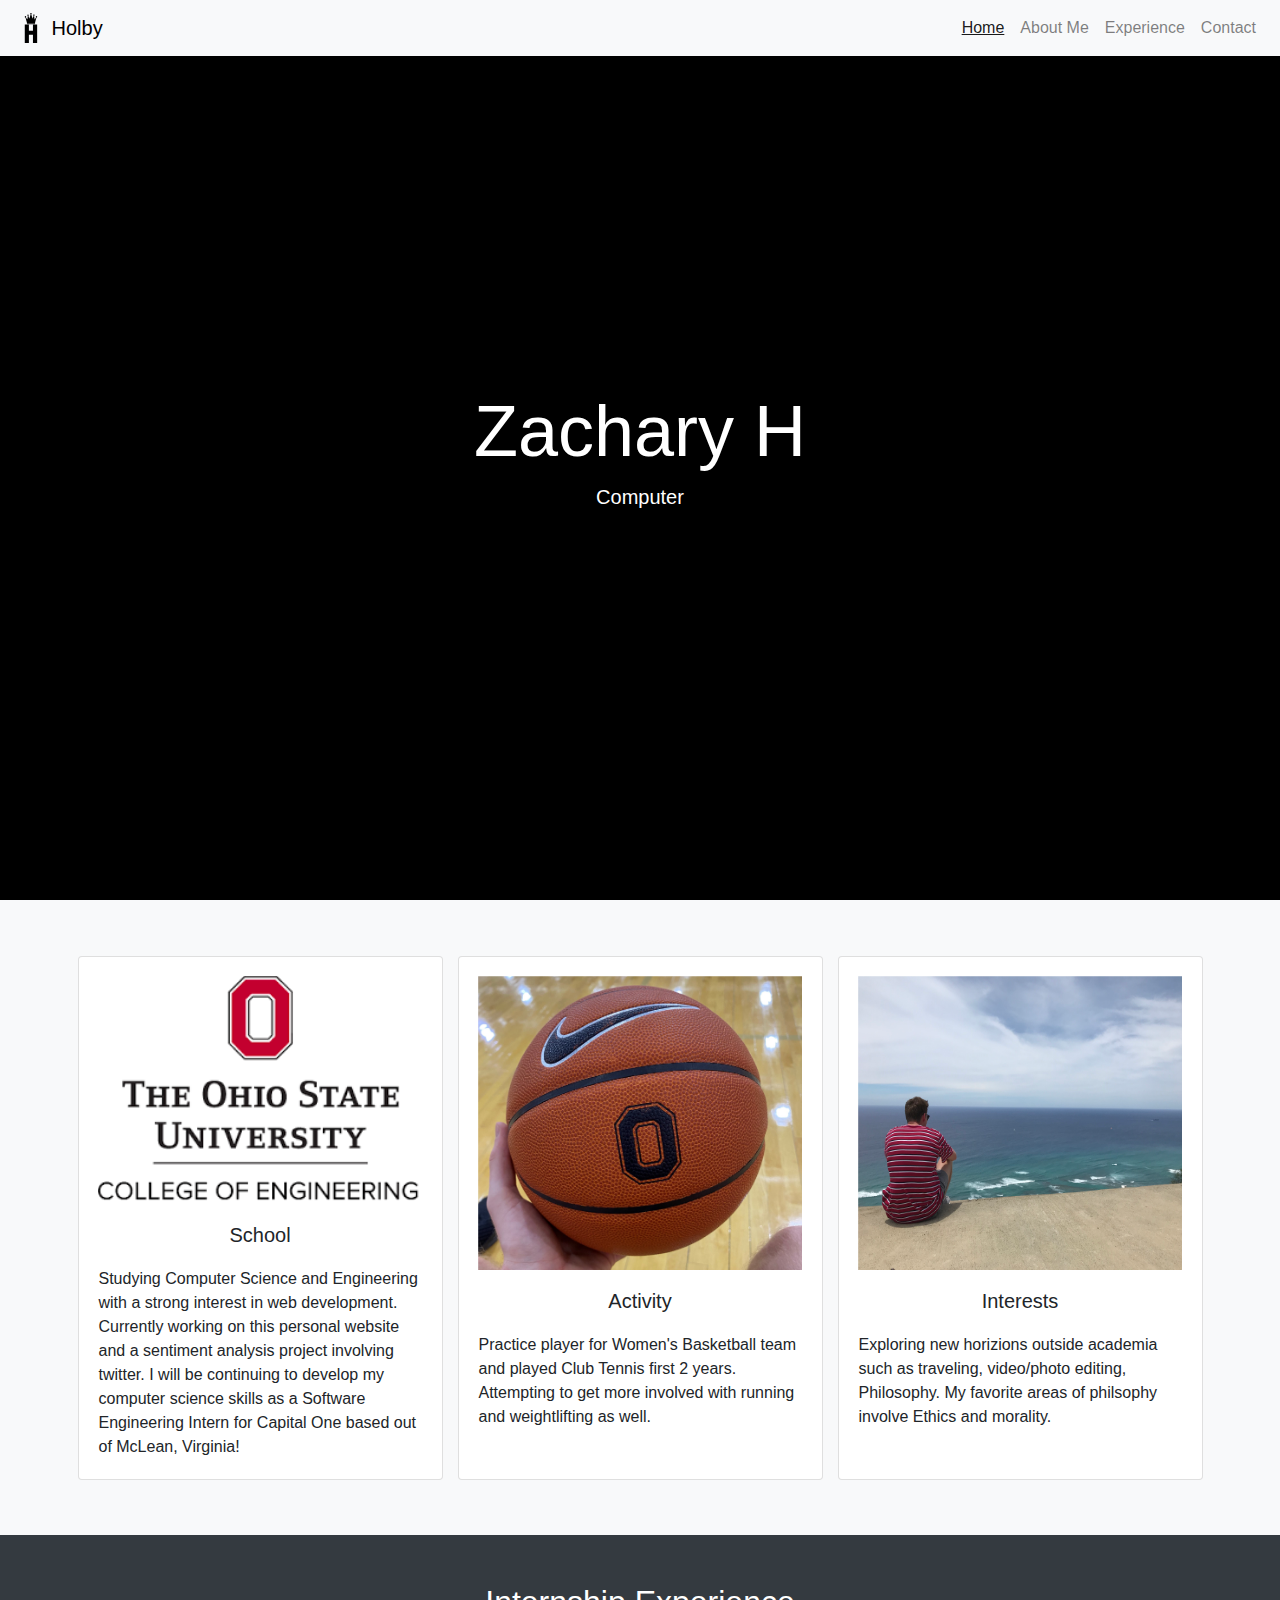
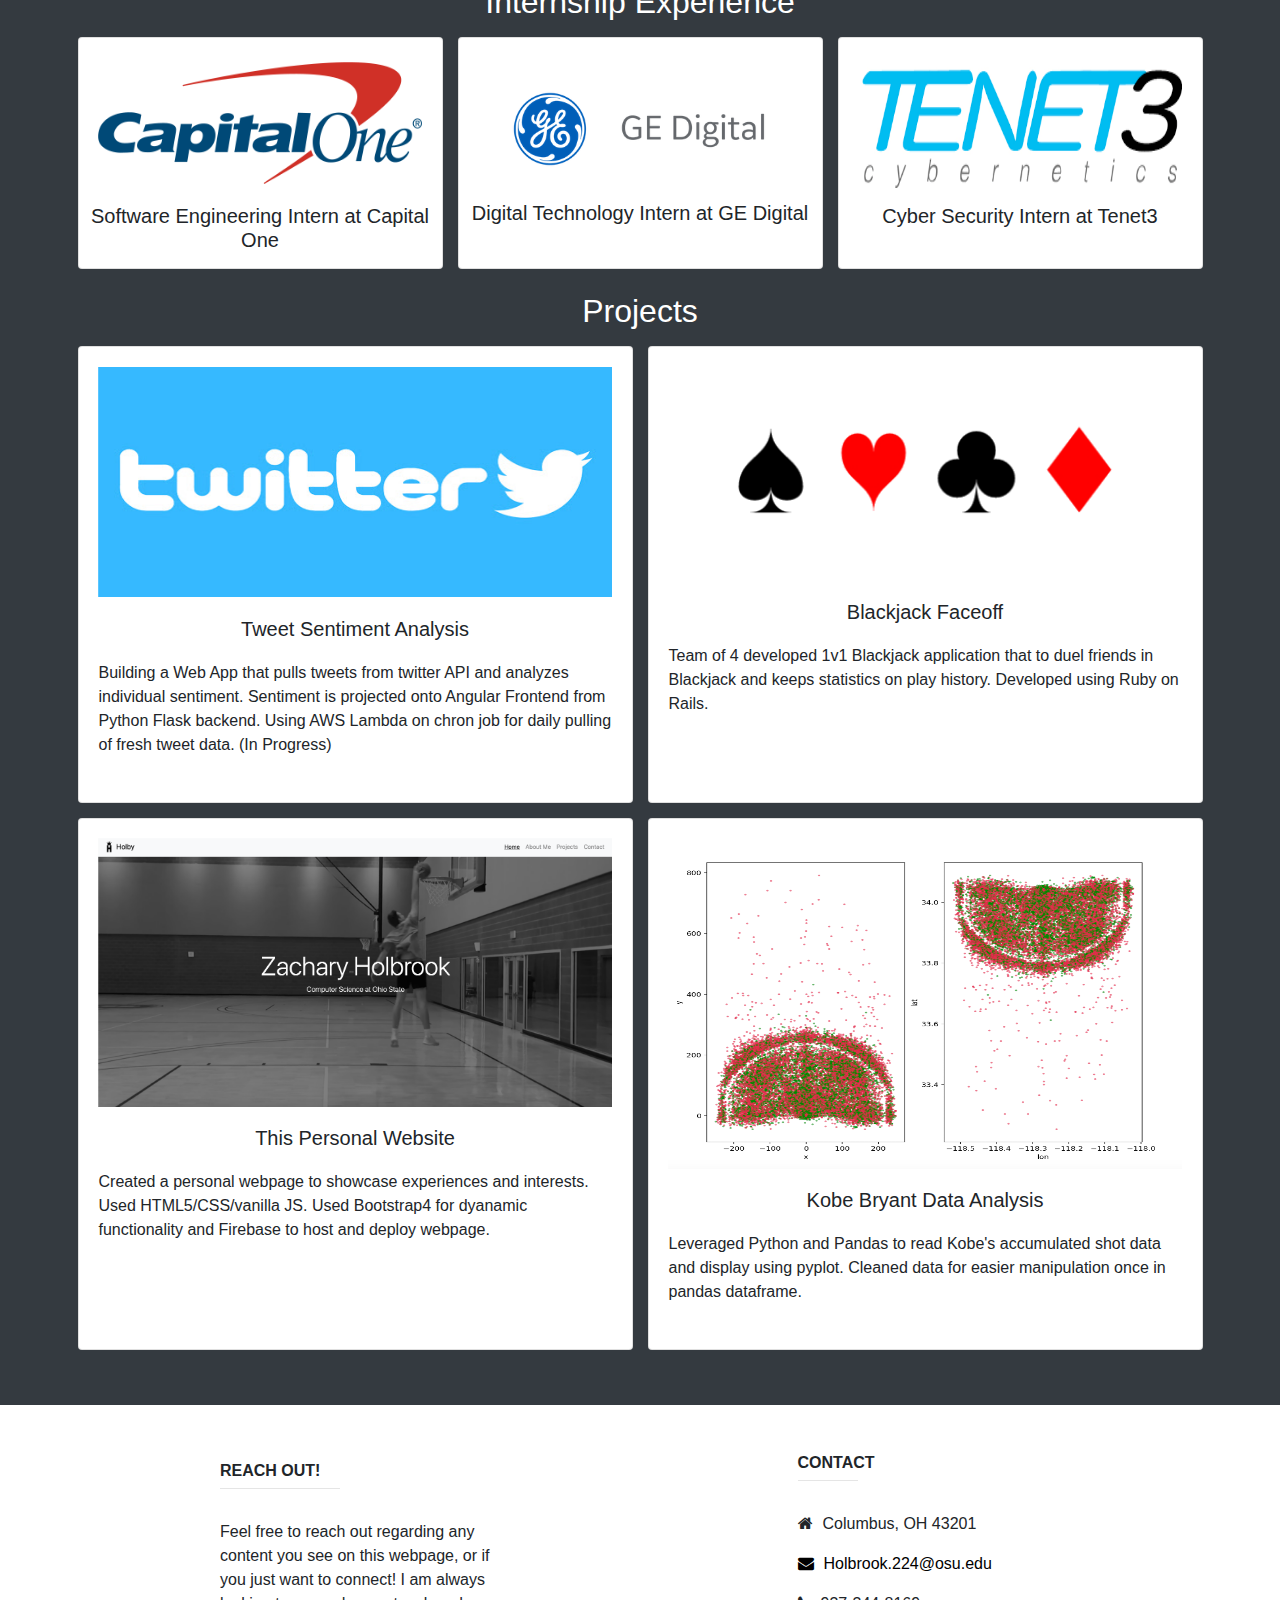
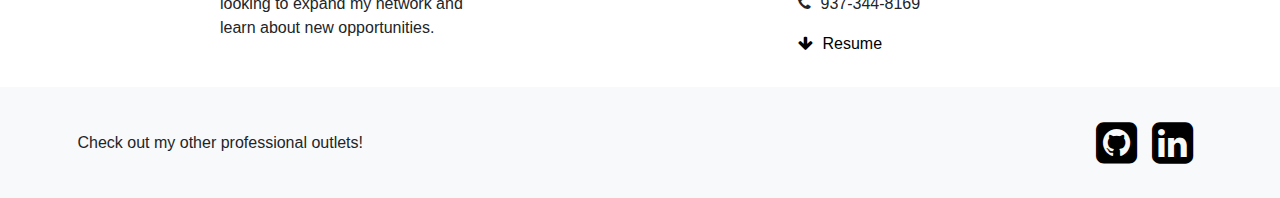
==== public/index.html @ bf5d0dbc "change title" ====
<!DOCTYPE html>
<html lang="en">
  <!--meta-->
<head>
    <meta charset="UTF-8">
    <meta name="viewport" content="width=device-width, initial-scale=1.0">
    <title>Holby Personal Website</title>
    <script src="https://ajax.googleapis.com/ajax/libs/jquery/3.5.1/jquery.min.js"> type="text/javascript"></script>
    <script src="https://code.jquery.com/jquery-3.2.1.slim.min.js" integrity="sha384-KJ3o2DKtIkvYIK3UENzmM7KCkRr/rE9/Qpg6aAZGJwFDMVNA/GpGFF93hXpG5KkN" crossorigin="anonymous"></script>
    <link rel="icon" type="image/svg" href="./images/logo.svg"/>
    <link rel="stylesheet" href="https://maxcdn.bootstrapcdn.com/bootstrap/4.0.0/css/bootstrap.min.css" integrity="sha384-Gn5384xqQ1aoWXA+058RXPxPg6fy4IWvTNh0E263XmFcJlSAwiGgFAW/dAiS6JXm" crossorigin="anonymous">
    <script src="./effects.js"></script>
    <script src="https://maxcdn.bootstrapcdn.com/bootstrap/4.0.0/js/bootstrap.min.js" integrity="sha384-JZR6Spejh4U02d8jOt6vLEHfe/JQGiRRSQQxSfFWpi1MquVdAyjUar5+76PVCmYl" crossorigin="anonymous"></script>
    <script src="https://cdnjs.cloudflare.com/ajax/libs/popper.js/1.11.0/umd/popper.min.js" integrity="sha384-b/U6ypiBEHpOf/4+1nzFpr53nxSS+GLCkfwBdFNTxtclqqenISfwAzpKaMNFNmj4" crossorigin="anonymous"></script>
    <script src="https://maxcdn.bootstrapcdn.com/bootstrap/4.0.0-beta/js/bootstrap.min.js" integrity="sha384-h0AbiXch4ZDo7tp9hKZ4TsHbi047NrKGLO3SEJAg45jXxnGIfYzk4Si90RDIqNm1" crossorigin="anonymous"></script>
    <link rel="stylesheet" href="https://cdnjs.cloudflare.com/ajax/libs/font-awesome/4.7.0/css/font-awesome.min.css">
    <link rel="stylesheet" href="css/style.css">
</head>
<body onload="typeWriter()">

    <!-- Header component with video load-->
    <header>
        <div class="overlay"></div>
        <nav class="navbar fixed-top navbar-expand-lg navbar-light scrolling-navbar bg-light">
          <a class="navbar-brand" style="color:black;" href="#">
            <img src="./images/logo.svg" width="30" height="30" class="d-inline-block align-top" alt="">
             Holby
          </a>
          <button class="navbar-toggler" type="button" data-toggle="collapse" data-target="#navbarNavAltMarkup" aria-controls="navbarNavAltMarkup" aria-expanded="false" aria-label="Toggle navigation">
            <span class="navbar-toggler-icon"></span>
          </button>
          <div class="collapse navbar-collapse" id="navbarNavAltMarkup">
            <div class="navbar-nav ml-auto">
              <a class="nav-item nav-link active" href="#videoHeader">Home<span class="sr-only">(current)</span></a>
              <a class="nav-item nav-link" href="#aboutMe">About Me</a>
              <a class="nav-item nav-link" href="#experience">Experience</a>
              <a class="nav-item nav-link" href="#contact">Contact</a>
            </div>
          </div>
        </nav>
          <video id="videoHeader" playsinline="playsinline" autoplay="autoplay" muted="muted" loop="loop" style="z-index: 0;">
            <source src="images/siteVideoEdited.mp4" type="video/mp4">
          </video>
          <div class="container h-100">
            <div class="d-flex h-100 text-center align-items-center">
              <div class="w-100 text-white">
                <h1 class="display-3" id="titleName"></h1>
                <p class="lead mb-0" id="titleInfo"></p>
              </div>
            </div>
          </div>
      </header>
      <!-- end header-->


      <!-- about me section -->
      <section class="py-5 bg-light" id="aboutMe">
        <div class="container">
          <div class="row">
            <div class="col-lg-4 col-md-12 col-sm-12 col-12">
              <div class="card h-100">
                <img class="card-img-top" src="./images/engineeringOSU2.png" alt="Engineering Image">
                <h5 class="card-title" style="text-align: center; margin-top: 1.2rem; margin-bottom:0;">School</h5>
                <div class="card-body">
                  <p class="card-text">Studying Computer Science and Engineering with a strong interest in web development. Currently working on this personal website and a sentiment analysis project involving twitter.
                    I will be continuing to develop my computer science skills as a Software Engineering Intern for Capital One based out of McLean, Virginia!
                  </p>
                </div>
              </div>
            </div>
            <div class="col-lg-4 col-md-6 col-sm-12 col-12">
              <div class="card h-100">
                <img class="card-img-top" src="./images/basketballPic2.jpg" alt="Basketball Image" style="height:60%">
                <h5 class="card-title" style="text-align: center; margin-top: 1.2rem; margin-bottom:0;">Activity</h5>
                <div class="card-body">
                  <p class="card-text larger-image">Practice player for Women's Basketball team and played Club Tennis first 2 years. Attempting to get more involved with running and weightlifting as well.
                  </p>
                </div>
              </div>
            </div>
            <div class="col-lg-4 col-md-6 col-sm-12 col-12">
              <div class="card h-100">
                <img class="card-img-top" src="./images/hawaiiPic.jpg" alt="Traveling Image" style="height:60%">
                <h5 class="card-title" style="text-align: center; margin-top: 1.2rem; margin-bottom:0;">Interests</h5>
                <div class="card-body">
                  <p class="card-text larger-image">Exploring new horizions outside academia such as traveling, video/photo editing, Philosophy. My favorite areas of philsophy involve Ethics and morality.</p>
                </div>
              </div>
            </div>
          </div>
        </div>
      </section>
      <!--End about me-->

      <!-- Project and Previous work experience-->
      <section class="py-5 bg-dark" id="experience">
        <div class="container">
          <h2 class="internship">Internship Experience</h2>
          <div class="row">
            <div class="col-lg-4 offset-lg-0 col-md-8 offset-md-2 col-sm-12 offset-sm-0 col-12 offset-0">
              <div class="card h-100">
                <img class="card-img-top" src="./images/capitalOne3.png" alt="Capital One" style="max-height: 200px; min-height:150px;">
                <h5 class="card-title" style="text-align: center; margin-top: 1.2rem; margin: 1rem 0 1rem 0;">Software Engineering Intern at Capital One</h5>
              </div>
            </div>
            <div class="col-lg-4 col-md-6 col-sm-12 col-12">
              <div class="card h-100">
                <img class="card-img-top" src="./images/geDigital2.png" alt="GE Digital" style="max-height: 300px; min-height:150px">
                <h5 class="card-title" style="text-align: center; margin-top: 1.2rem; margin: .019rem 0 1rem 0;">Digital Technology Intern at GE Digital</h5>
              </div>
            </div>
            <div class="col-lg-4 col-md-6 col-sm-12 col-12">
              <div class="card h-100">
                <img class="card-img-top" src="./images/tenet3.png" alt="Tenet3" style="min-height: 150px;">
                <h5 class="card-title" style="text-align: center; margin-top: 1.2rem; margin: 1rem 0 1rem 0;">Cyber Security Intern at Tenet3</h5>
              </div>
            </div>
          </div>

          <h2 class="projects">Projects</h2>
          <div class="row">
            <div class="col-lg-6 col-md-6 col-sm-12 col-12">
              <div class="card h-100">
                <img class="card-img-top" src="./images/twitter.jpg" alt="Twitter Sentiment Analysis" style="max-height: 250px;">
                <h5 class="card-title" style="text-align: center; margin-top: 1.2rem; margin-bottom:0;">Tweet Sentiment Analysis</h5>
                <div class="card-body">
                  <p class="card-text larger-image">Building a Web App that pulls tweets from twitter API and analyzes individual sentiment. Sentiment is projected onto Angular Frontend from Python Flask backend. Using AWS Lambda on chron job for daily pulling of fresh tweet data. (In Progress)</p>
                </div>
              </div>
            </div>
            <div class="col-lg-6 col-md-6 col-sm-12 col-12">
              <div class="card h-100">
                <img class="card-img-top" src="./images/blackjack.png" alt="Blackjack" style="min-height: 200px;">
                <h5 class="card-title" style="text-align: center; margin-top: 1.2rem; margin-bottom:0;">Blackjack Faceoff</h5>
                <div class="card-body">
                  <p class="card-text larger-image">Team of 4 developed 1v1 Blackjack application that to duel friends in Blackjack and keeps statistics on play history. Developed using Ruby on Rails.</p>
                </div>
              </div>
            </div>
            <div class="col-lg-6 col-md-6 col-sm-12 col-12">
              <div class="card h-100">
                <img class="card-img-top" src="./images/personalSite.png" alt="Personal Website" style="min-height: 250px;">
                <h5 class="card-title" style="text-align: center; margin-top: 1.2rem; margin-bottom:0;">This Personal Website</h5>
                <div class="card-body">
                  <p class="card-text larger-image">Created a personal webpage to showcase experiences and interests. Used HTML5/CSS/vanilla JS. Used Bootstrap4 for dyanamic functionality and Firebase to host and deploy webpage.</p>
                </div>
              </div>
            </div>
            <div class="col-lg-6 col-md-6 col-sm-12 col-12">
              <div class="card h-100">
                <img class="card-img-top" src="./images/shotData.png" alt="Kobe Shot Data" style="max-height: 350px;">
                <h5 class="card-title" style="text-align: center; margin-top: 1.2rem; margin-bottom:0;">Kobe Bryant Data Analysis</h5>
                <div class="card-body">
                  <p class="card-text larger-image">Leveraged Python and Pandas to read Kobe's accumulated shot data and display using pyplot. Cleaned data for easier manipulation once in pandas dataframe.</p>
                </div>
              </div>
            </div>
          </div>
        </div>
      </section>
      <!--End project-->


      <!-- footer with contact and links-->

          <!--contant and reach out-->
    <footer class="page-footer font-small unique-color-dark" id="contact">
      <div class="container text-center text-md-left mt-5">
        <div class="row mt-3">
          <div class="col-md-3 col-lg-4 col-xl-3 mx-auto mb-4">
            <h6 class="text-uppercase font-weight-bold">Reach Out!</h6>
            <hr class="deep-purple accent-2 mb-4 mt-0 d-inline-block mx-auto" style="width: 120px;">
            <p>Feel free to reach out regarding any content you see on this webpage, or if you just want to connect! I am always looking to expand my network and learn about new opportunities.</p>
          </div>

          <div class="col-md-4 col-lg-3 col-xl-3 mx-auto mb-md-0 mb-4">
            <h6 class="text-uppercase font-weight-bold">Contact</h6>
            <hr class="deep-purple accent-2 mb-4 mt-0 d-inline-block mx-auto" style="width: 60px;">
            <p><i class="fa fa-home"></i>Columbus, OH 43201</p>
            <a href = "mailto: holbrook.224@osu.edu"><p style="color: black;"><i class="fa fa-envelope" aria-hidden="true"></i>Holbrook.224@osu.edu</p></a>
            <p><i class="fa fa-phone" aria-hidden="true"></i>937-344-8169</p>
            <a href="./Zachary Holbrook CompSci Resume Website.pdf .pdf" download><p style="color: black;"><i class="fa fa-arrow-down" aria-hidden="true"></i>Resume</p></a>
            
          </div>
        </div>
      </div>

      <!-- links and resources-->
      <div class="bg-light">
        <div class="container">
          <div class="row py-4 d-flex align-items-center">
            <div class="col-md-6 col-lg-5 text-center text-md-left mb-4 mb-md-0">
              <h6 class="mb-0">Check out my other professional outlets!</h6>
            </div>

            <div class="col-md-6 col-lg-7 text-center text-md-right">
              <a class="gh-ic" href="https://github.com/ZackHolby" style="color:black;">
                <i class="fa fa-github-square fa-3x" aria-hidden="true"></i>
              </a>
              <a class="li-ic" href="https://www.linkedin.com/in/zachary-holbrook-a9a344157/" style="color:black;">
                <i class="fa fa-linkedin-square fa-3x" aria-hidden="true"></i>
              </a>
            </div>
          </div>
        </div>
      </div>
    </footer>
    <!-- End Footer -->

</body>
</html>
---- public/css/style.css ----
body{
    min-width: 450px;       /* Suppose you want minimum width of 1000px */
    width: auto !important;  /* Firefox will set width as auto */
    width:450px;            /* As IE6 ignores !important it will set width as 1000px; */
}

header {
position: relative;
background-color: black;
height: 100vh;
min-height: 25rem;
width: 100%;
overflow: hidden;
}

.fa:before{
    padding-right:10px;
}

.internship{
    color: white;
    text-align: center;
}

.projects{
    padding-top: 1rem;
    color: white;
    text-align: center;
}



header video {
position: absolute;
top: 50%;
left: 50%;
min-width: 100%;
min-height: 100%;
width: auto;
height: auto;
z-index: 0;
-ms-transform: translateX(-50%) translateY(-50%);
-moz-transform: translateX(-50%) translateY(-50%);
-webkit-transform: translateX(-50%) translateY(-50%);
transform: translateX(-50%) translateY(-50%);
}

header .container {
position: relative;
z-index: 2;
}

header .overlay {
position: absolute;
top: 0;
left: 0;
height: 100%;
width: 100%;
background-color: black;
opacity: 0.5;
z-index: 1;
}

.extra-section {
margin-bottom: 2rem !important;
background-color: lightblue;
}

.card-img-top{
    padding-left:1.2rem;
    padding-right:1.2rem;
    padding-top:1.2rem;
}


.larger-image{
    padding-bottom: 25px;
}

@media (pointer: coarse) and (hover: none) {
header {
    background: black no-repeat center center scroll;
}
header video {
    display: none;
}
}


@media (min-width: 150px) {
    .col-lg-4{
    padding: 7.5px 7.5px 7.5px 7.5px;
    }
    .col-md-12{
    padding: 7.5px 7.5px 7.5px 7.5px;
    }
    .col-md-6{
    padding: 7.5px 7.5px 7.5px 7.5px;
    }
    .col-sm-12{
    padding: 7.5px 7.5px 7.5px 7.5px;
    }
    .col-12{
    padding: 7.5px 7.5px 7.5px 7.5px;
    }
}

@media (min-width: 992px) {
    .container{
        max-width: 1140px;
    }
}




.nav-link{
    color:black;
}

.active {
    text-decoration: underline;
}
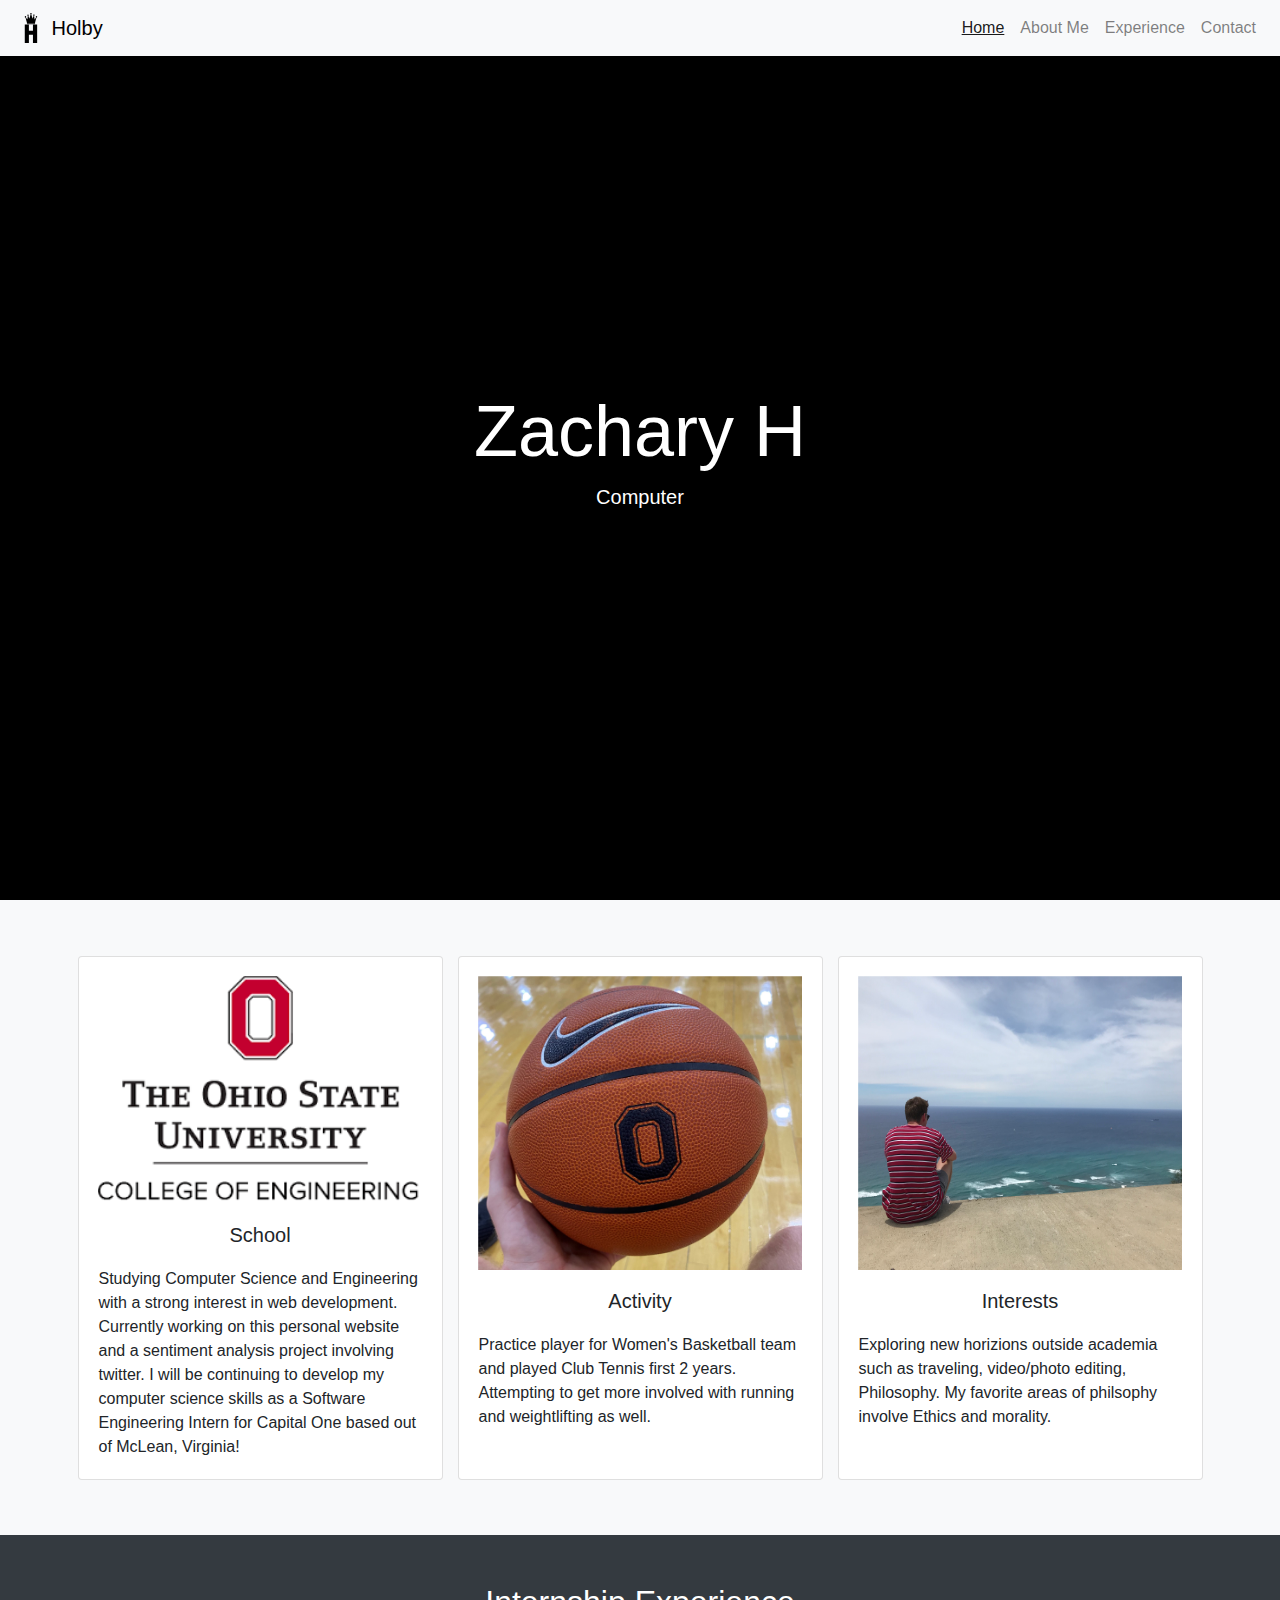
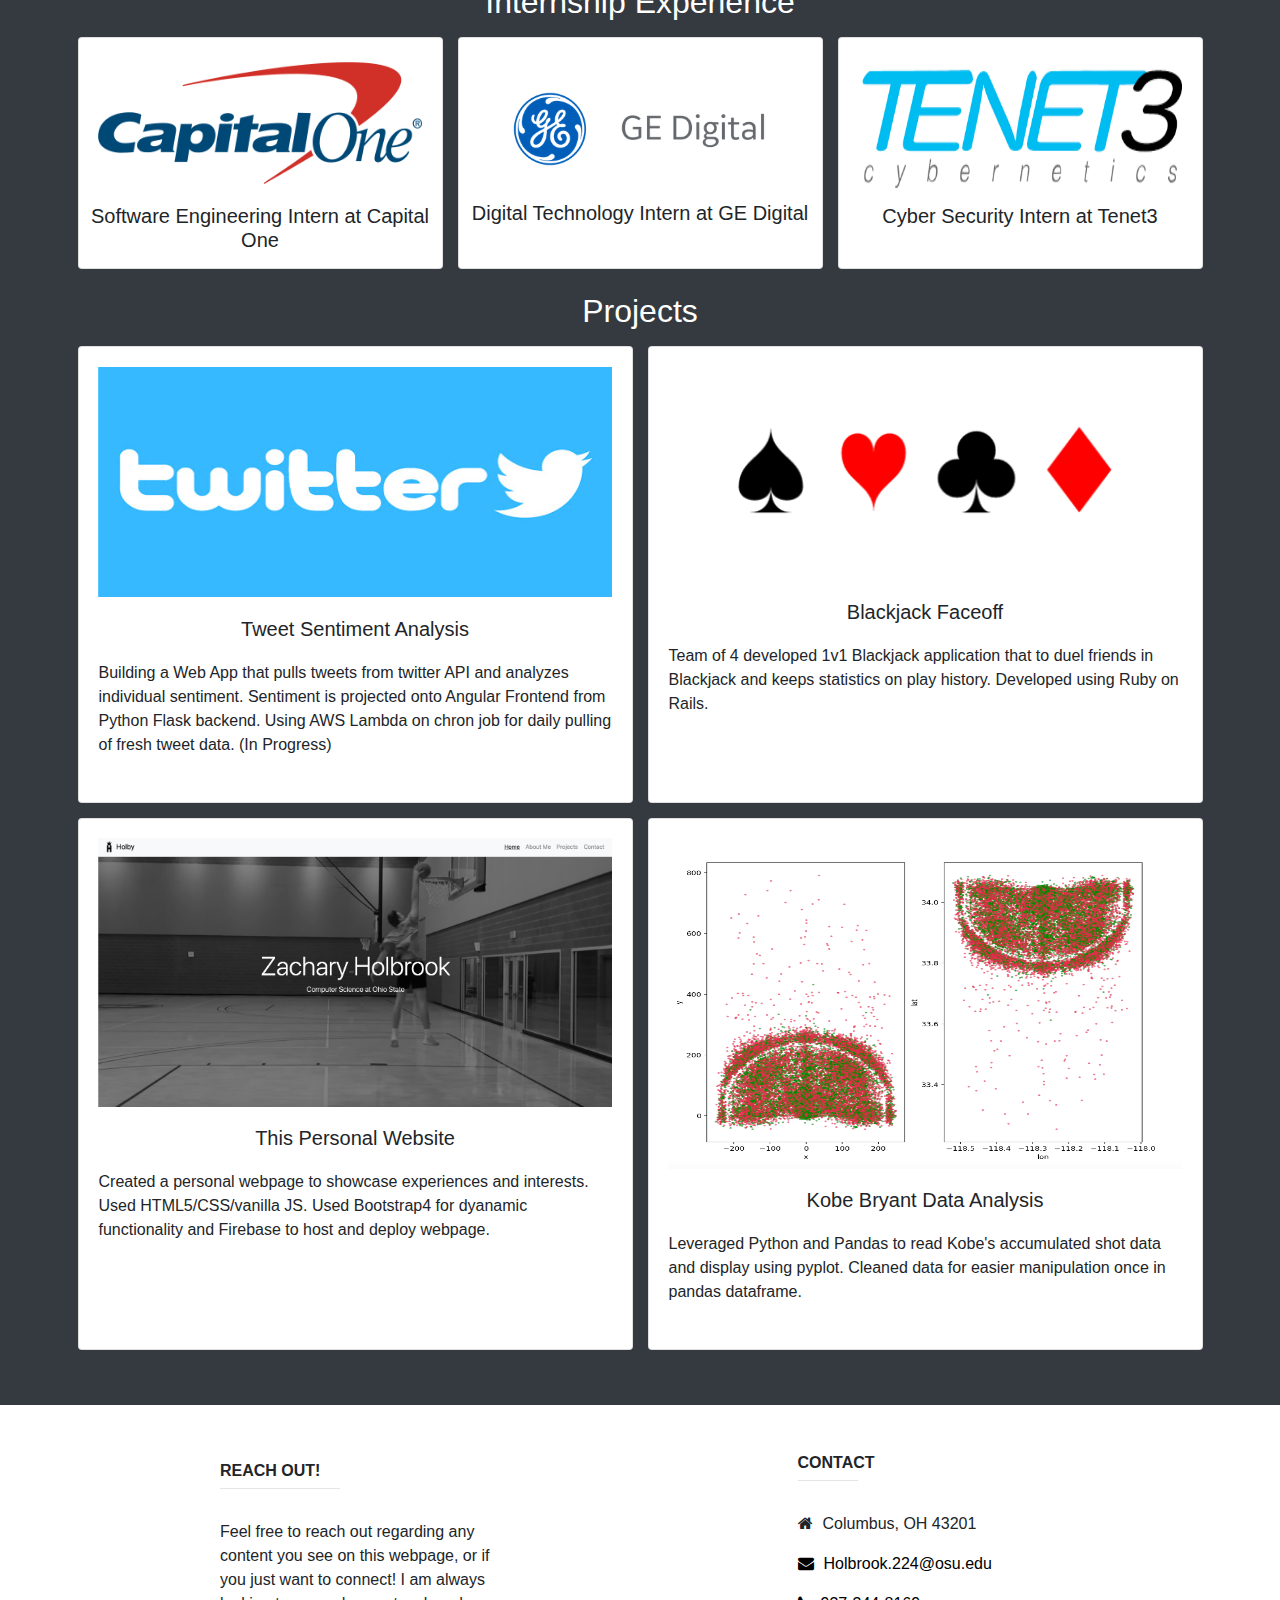
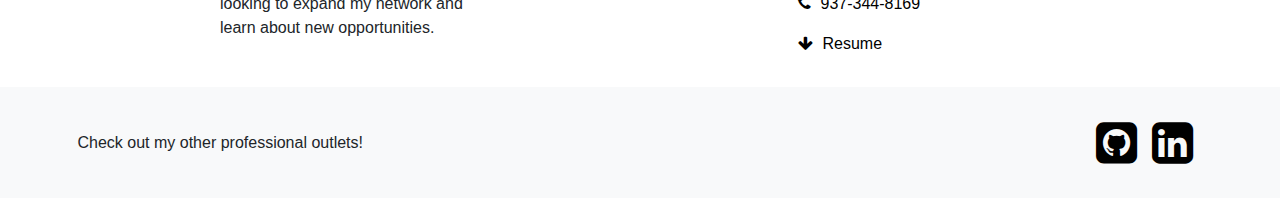
==== commit f5907296: "fixed mobile width" ====
--- a/public/index.html
+++ b/public/index.html
@@ -3,7 +3,7 @@
   <!--meta-->
 <head>
     <meta charset="UTF-8">
-    <meta name="viewport" content="width=device-width, initial-scale=1.0">
+    <meta name="viewport" content="width=device-width, initial-scale=1">
     <title>Holby Personal Website</title>
     <script src="https://ajax.googleapis.com/ajax/libs/jquery/3.5.1/jquery.min.js"> type="text/javascript"></script>
     <script src="https://code.jquery.com/jquery-3.2.1.slim.min.js" integrity="sha384-KJ3o2DKtIkvYIK3UENzmM7KCkRr/rE9/Qpg6aAZGJwFDMVNA/GpGFF93hXpG5KkN" crossorigin="anonymous"></script>
@@ -18,194 +18,194 @@
 </head>
 <body onload="typeWriter()">
 
-    <!-- Header component with video load-->
-    <header>
-        <div class="overlay"></div>
-        <nav class="navbar fixed-top navbar-expand-lg navbar-light scrolling-navbar bg-light">
-          <a class="navbar-brand" style="color:black;" href="#">
-            <img src="./images/logo.svg" width="30" height="30" class="d-inline-block align-top" alt="">
-             Holby
-          </a>
-          <button class="navbar-toggler" type="button" data-toggle="collapse" data-target="#navbarNavAltMarkup" aria-controls="navbarNavAltMarkup" aria-expanded="false" aria-label="Toggle navigation">
-            <span class="navbar-toggler-icon"></span>
-          </button>
-          <div class="collapse navbar-collapse" id="navbarNavAltMarkup">
-            <div class="navbar-nav ml-auto">
-              <a class="nav-item nav-link active" href="#videoHeader">Home<span class="sr-only">(current)</span></a>
-              <a class="nav-item nav-link" href="#aboutMe">About Me</a>
-              <a class="nav-item nav-link" href="#experience">Experience</a>
-              <a class="nav-item nav-link" href="#contact">Contact</a>
-            </div>
-          </div>
-        </nav>
-          <video id="videoHeader" playsinline="playsinline" autoplay="autoplay" muted="muted" loop="loop" style="z-index: 0;">
-            <source src="images/siteVideoEdited.mp4" type="video/mp4">
-          </video>
-          <div class="container h-100">
-            <div class="d-flex h-100 text-center align-items-center">
-              <div class="w-100 text-white">
-                <h1 class="display-3" id="titleName"></h1>
-                <p class="lead mb-0" id="titleInfo"></p>
-              </div>
-            </div>
-          </div>
-      </header>
-      <!-- end header-->
-
-
-      <!-- about me section -->
-      <section class="py-5 bg-light" id="aboutMe">
-        <div class="container">
-          <div class="row">
-            <div class="col-lg-4 col-md-12 col-sm-12 col-12">
-              <div class="card h-100">
-                <img class="card-img-top" src="./images/engineeringOSU2.png" alt="Engineering Image">
-                <h5 class="card-title" style="text-align: center; margin-top: 1.2rem; margin-bottom:0;">School</h5>
-                <div class="card-body">
-                  <p class="card-text">Studying Computer Science and Engineering with a strong interest in web development. Currently working on this personal website and a sentiment analysis project involving twitter.
-                    I will be continuing to develop my computer science skills as a Software Engineering Intern for Capital One based out of McLean, Virginia!
-                  </p>
-                </div>
-              </div>
-            </div>
-            <div class="col-lg-4 col-md-6 col-sm-12 col-12">
-              <div class="card h-100">
-                <img class="card-img-top" src="./images/basketballPic2.jpg" alt="Basketball Image" style="height:60%">
-                <h5 class="card-title" style="text-align: center; margin-top: 1.2rem; margin-bottom:0;">Activity</h5>
-                <div class="card-body">
-                  <p class="card-text larger-image">Practice player for Women's Basketball team and played Club Tennis first 2 years. Attempting to get more involved with running and weightlifting as well.
-                  </p>
-                </div>
-              </div>
-            </div>
-            <div class="col-lg-4 col-md-6 col-sm-12 col-12">
-              <div class="card h-100">
-                <img class="card-img-top" src="./images/hawaiiPic.jpg" alt="Traveling Image" style="height:60%">
-                <h5 class="card-title" style="text-align: center; margin-top: 1.2rem; margin-bottom:0;">Interests</h5>
-                <div class="card-body">
-                  <p class="card-text larger-image">Exploring new horizions outside academia such as traveling, video/photo editing, Philosophy. My favorite areas of philsophy involve Ethics and morality.</p>
-                </div>
-              </div>
-            </div>
-          </div>
-        </div>
-      </section>
-      <!--End about me-->
-
-      <!-- Project and Previous work experience-->
-      <section class="py-5 bg-dark" id="experience">
-        <div class="container">
-          <h2 class="internship">Internship Experience</h2>
-          <div class="row">
-            <div class="col-lg-4 offset-lg-0 col-md-8 offset-md-2 col-sm-12 offset-sm-0 col-12 offset-0">
-              <div class="card h-100">
-                <img class="card-img-top" src="./images/capitalOne3.png" alt="Capital One" style="max-height: 200px; min-height:150px;">
-                <h5 class="card-title" style="text-align: center; margin-top: 1.2rem; margin: 1rem 0 1rem 0;">Software Engineering Intern at Capital One</h5>
-              </div>
-            </div>
-            <div class="col-lg-4 col-md-6 col-sm-12 col-12">
-              <div class="card h-100">
-                <img class="card-img-top" src="./images/geDigital2.png" alt="GE Digital" style="max-height: 300px; min-height:150px">
-                <h5 class="card-title" style="text-align: center; margin-top: 1.2rem; margin: .019rem 0 1rem 0;">Digital Technology Intern at GE Digital</h5>
-              </div>
-            </div>
-            <div class="col-lg-4 col-md-6 col-sm-12 col-12">
-              <div class="card h-100">
-                <img class="card-img-top" src="./images/tenet3.png" alt="Tenet3" style="min-height: 150px;">
-                <h5 class="card-title" style="text-align: center; margin-top: 1.2rem; margin: 1rem 0 1rem 0;">Cyber Security Intern at Tenet3</h5>
-              </div>
-            </div>
-          </div>
-
-          <h2 class="projects">Projects</h2>
-          <div class="row">
-            <div class="col-lg-6 col-md-6 col-sm-12 col-12">
-              <div class="card h-100">
-                <img class="card-img-top" src="./images/twitter.jpg" alt="Twitter Sentiment Analysis" style="max-height: 250px;">
-                <h5 class="card-title" style="text-align: center; margin-top: 1.2rem; margin-bottom:0;">Tweet Sentiment Analysis</h5>
-                <div class="card-body">
-                  <p class="card-text larger-image">Building a Web App that pulls tweets from twitter API and analyzes individual sentiment. Sentiment is projected onto Angular Frontend from Python Flask backend. Using AWS Lambda on chron job for daily pulling of fresh tweet data. (In Progress)</p>
-                </div>
-              </div>
-            </div>
-            <div class="col-lg-6 col-md-6 col-sm-12 col-12">
-              <div class="card h-100">
-                <img class="card-img-top" src="./images/blackjack.png" alt="Blackjack" style="min-height: 200px;">
-                <h5 class="card-title" style="text-align: center; margin-top: 1.2rem; margin-bottom:0;">Blackjack Faceoff</h5>
-                <div class="card-body">
-                  <p class="card-text larger-image">Team of 4 developed 1v1 Blackjack application that to duel friends in Blackjack and keeps statistics on play history. Developed using Ruby on Rails.</p>
-                </div>
-              </div>
-            </div>
-            <div class="col-lg-6 col-md-6 col-sm-12 col-12">
-              <div class="card h-100">
-                <img class="card-img-top" src="./images/personalSite.png" alt="Personal Website" style="min-height: 250px;">
-                <h5 class="card-title" style="text-align: center; margin-top: 1.2rem; margin-bottom:0;">This Personal Website</h5>
-                <div class="card-body">
-                  <p class="card-text larger-image">Created a personal webpage to showcase experiences and interests. Used HTML5/CSS/vanilla JS. Used Bootstrap4 for dyanamic functionality and Firebase to host and deploy webpage.</p>
-                </div>
-              </div>
-            </div>
-            <div class="col-lg-6 col-md-6 col-sm-12 col-12">
-              <div class="card h-100">
-                <img class="card-img-top" src="./images/shotData.png" alt="Kobe Shot Data" style="max-height: 350px;">
-                <h5 class="card-title" style="text-align: center; margin-top: 1.2rem; margin-bottom:0;">Kobe Bryant Data Analysis</h5>
-                <div class="card-body">
-                  <p class="card-text larger-image">Leveraged Python and Pandas to read Kobe's accumulated shot data and display using pyplot. Cleaned data for easier manipulation once in pandas dataframe.</p>
-                </div>
-              </div>
-            </div>
-          </div>
-        </div>
-      </section>
-      <!--End project-->
-
-
-      <!-- footer with contact and links-->
-
-          <!--contant and reach out-->
-    <footer class="page-footer font-small unique-color-dark" id="contact">
-      <div class="container text-center text-md-left mt-5">
-        <div class="row mt-3">
-          <div class="col-md-3 col-lg-4 col-xl-3 mx-auto mb-4">
-            <h6 class="text-uppercase font-weight-bold">Reach Out!</h6>
-            <hr class="deep-purple accent-2 mb-4 mt-0 d-inline-block mx-auto" style="width: 120px;">
-            <p>Feel free to reach out regarding any content you see on this webpage, or if you just want to connect! I am always looking to expand my network and learn about new opportunities.</p>
-          </div>
-
-          <div class="col-md-4 col-lg-3 col-xl-3 mx-auto mb-md-0 mb-4">
-            <h6 class="text-uppercase font-weight-bold">Contact</h6>
-            <hr class="deep-purple accent-2 mb-4 mt-0 d-inline-block mx-auto" style="width: 60px;">
-            <p><i class="fa fa-home"></i>Columbus, OH 43201</p>
-            <a href = "mailto: holbrook.224@osu.edu"><p style="color: black;"><i class="fa fa-envelope" aria-hidden="true"></i>Holbrook.224@osu.edu</p></a>
-            <p><i class="fa fa-phone" aria-hidden="true"></i>937-344-8169</p>
-            <a href="./Zachary Holbrook CompSci Resume Website.pdf .pdf" download><p style="color: black;"><i class="fa fa-arrow-down" aria-hidden="true"></i>Resume</p></a>
-            
-          </div>
-        </div>
-      </div>
-
-      <!-- links and resources-->
-      <div class="bg-light">
-        <div class="container">
-          <div class="row py-4 d-flex align-items-center">
-            <div class="col-md-6 col-lg-5 text-center text-md-left mb-4 mb-md-0">
-              <h6 class="mb-0">Check out my other professional outlets!</h6>
-            </div>
-
-            <div class="col-md-6 col-lg-7 text-center text-md-right">
-              <a class="gh-ic" href="https://github.com/ZackHolby" style="color:black;">
-                <i class="fa fa-github-square fa-3x" aria-hidden="true"></i>
-              </a>
-              <a class="li-ic" href="https://www.linkedin.com/in/zachary-holbrook-a9a344157/" style="color:black;">
-                <i class="fa fa-linkedin-square fa-3x" aria-hidden="true"></i>
-              </a>
-            </div>
-          </div>
-        </div>
-      </div>
-    </footer>
-    <!-- End Footer -->
+  <!-- Header component with video load-->
+  <header>
+    <div class="overlay"></div>
+    <nav class="navbar fixed-top navbar-expand-lg navbar-light scrolling-navbar bg-light">
+      <a class="navbar-brand" style="color:black;" href="#">
+        <img src="./images/logo.svg" width="30" height="30" class="d-inline-block align-top" alt="">
+          Holby
+      </a>
+      <button class="navbar-toggler" type="button" data-toggle="collapse" data-target="#navbarNavAltMarkup" aria-controls="navbarNavAltMarkup" aria-expanded="false" aria-label="Toggle navigation">
+        <span class="navbar-toggler-icon"></span>
+      </button>
+      <div class="collapse navbar-collapse" id="navbarNavAltMarkup">
+        <div class="navbar-nav ml-auto">
+          <a class="nav-item nav-link active" href="#videoHeader">Home<span class="sr-only">(current)</span></a>
+          <a class="nav-item nav-link" href="#aboutMe">About Me</a>
+          <a class="nav-item nav-link" href="#experience">Experience</a>
+          <a class="nav-item nav-link" href="#contact">Contact</a>
+        </div>
+      </div>
+    </nav>
+      <video id="videoHeader" playsinline="playsinline" autoplay="autoplay" muted="muted" loop="loop" style="z-index: 0;">
+        <source src="images/siteVideoEdited.mp4" type="video/mp4">
+      </video>
+      <div class="container h-100 w-100">
+        <div class="d-flex h-100 text-center align-items-center">
+          <div class="w-100 text-white">
+            <h1 class="display-3" id="titleName"></h1>
+            <p class="lead mb-0" id="titleInfo"></p>
+          </div>
+        </div>
+      </div>
+  </header>
+  <!-- end header-->
+
+
+  <!-- about me section -->
+  <section class="py-5 bg-light" id="aboutMe">
+    <div class="container">
+      <div class="row">
+        <div class="col-lg-4 col-md-10 col-sm-12 col-12">
+          <div class="card h-100">
+            <img class="card-img-top" src="./images/engineeringOSU2.png" alt="Engineering Image">
+            <h5 class="card-title" style="text-align: center; margin-top: 1.2rem; margin-bottom:0;">School</h5>
+            <div class="card-body">
+              <p class="card-text">Studying Computer Science and Engineering with a strong interest in web development. Currently working on this personal website and a sentiment analysis project involving twitter.
+                I will be continuing to develop my computer science skills as a Software Engineering Intern for Capital One based out of McLean, Virginia!
+              </p>
+            </div>
+          </div>
+        </div>
+        <div class="col-lg-4 col-md-6 col-sm-12 col-12">
+          <div class="card h-100">
+            <img class="card-img-top" src="./images/basketballPic2.jpg" alt="Basketball Image" style="height:60%">
+            <h5 class="card-title" style="text-align: center; margin-top: 1.2rem; margin-bottom:0;">Activity</h5>
+            <div class="card-body">
+              <p class="card-text larger-image">Practice player for Women's Basketball team and played Club Tennis first 2 years. Attempting to get more involved with running and weightlifting as well.
+              </p>
+            </div>
+          </div>
+        </div>
+        <div class="col-lg-4 col-md-6 col-sm-12 col-12">
+          <div class="card h-100">
+            <img class="card-img-top" src="./images/hawaiiPic.jpg" alt="Traveling Image" style="height:60%">
+            <h5 class="card-title" style="text-align: center; margin-top: 1.2rem; margin-bottom:0;">Interests</h5>
+            <div class="card-body">
+              <p class="card-text larger-image">Exploring new horizions outside academia such as traveling, video/photo editing, Philosophy. My favorite areas of philsophy involve Ethics and morality.</p>
+            </div>
+          </div>
+        </div>
+      </div>
+    </div>
+  </section>
+  <!--End about me-->
+
+  <!-- Project and Previous work experience-->
+  <section class="py-5 bg-dark" id="experience">
+    <div class="container">
+      <h2 class="internship">Internship Experience</h2>
+      <div class="row">
+        <div class="col-lg-4 offset-lg-0 col-md-8 offset-md-2 col-sm-12 offset-sm-0 col-12 offset-0">
+          <div class="card h-100">
+            <img class="card-img-top" src="./images/capitalOne3.png" alt="Capital One" style="max-height: 200px; min-height:150px;">
+            <h5 class="card-title" style="text-align: center; margin-top: 1.2rem; margin: 1rem 0 1rem 0;">Software Engineering Intern at Capital One</h5>
+          </div>
+        </div>
+        <div class="col-lg-4 col-md-6 col-sm-12 col-12">
+          <div class="card h-100">
+            <img class="card-img-top" src="./images/geDigital2.png" alt="GE Digital" style="max-height: 300px; min-height:150px">
+            <h5 class="card-title" style="text-align: center; margin-top: 1.2rem; margin: .019rem 0 1rem 0;">Digital Technology Intern at GE Digital</h5>
+          </div>
+        </div>
+        <div class="col-lg-4 col-md-6 col-sm-12 col-12">
+          <div class="card h-100">
+            <img class="card-img-top" src="./images/tenet3.png" alt="Tenet3" style="min-height: 150px;">
+            <h5 class="card-title" style="text-align: center; margin-top: 1.2rem; margin: 1rem 0 1rem 0;">Cyber Security Intern at Tenet3</h5>
+          </div>
+        </div>
+      </div>
+
+      <h2 class="projects">Projects</h2>
+      <div class="row">
+        <div class="col-lg-6 col-md-6 col-sm-12 col-12">
+          <div class="card h-100">
+            <img class="card-img-top" src="./images/twitter.jpg" alt="Twitter Sentiment Analysis" style="max-height: 250px;">
+            <h5 class="card-title" style="text-align: center; margin-top: 1.2rem; margin-bottom:0;">Tweet Sentiment Analysis</h5>
+            <div class="card-body">
+              <p class="card-text larger-image">Building a Web App that pulls tweets from twitter API and analyzes individual sentiment. Sentiment is projected onto Angular Frontend from Python Flask backend. Using AWS Lambda on chron job for daily pulling of fresh tweet data. (In Progress)</p>
+            </div>
+          </div>
+        </div>
+        <div class="col-lg-6 col-md-6 col-sm-12 col-12">
+          <div class="card h-100">
+            <img class="card-img-top" src="./images/blackjack.png" alt="Blackjack" style="min-height: 200px;">
+            <h5 class="card-title" style="text-align: center; margin-top: 1.2rem; margin-bottom:0;">Blackjack Faceoff</h5>
+            <div class="card-body">
+              <p class="card-text larger-image">Team of 4 developed 1v1 Blackjack application that to duel friends in Blackjack and keeps statistics on play history. Developed using Ruby on Rails.</p>
+            </div>
+          </div>
+        </div>
+        <div class="col-lg-6 col-md-6 col-sm-12 col-12">
+          <div class="card h-100">
+            <img class="card-img-top" src="./images/personalSite.png" alt="Personal Website" style="min-height: 250px;">
+            <h5 class="card-title" style="text-align: center; margin-top: 1.2rem; margin-bottom:0;">This Personal Website</h5>
+            <div class="card-body">
+              <p class="card-text larger-image">Created a personal webpage to showcase experiences and interests. Used HTML5/CSS/vanilla JS. Used Bootstrap4 for dyanamic functionality and Firebase to host and deploy webpage.</p>
+            </div>
+          </div>
+        </div>
+        <div class="col-lg-6 col-md-6 col-sm-12 col-12">
+          <div class="card h-100">
+            <img class="card-img-top" src="./images/shotData.png" alt="Kobe Shot Data" style="max-height: 350px;">
+            <h5 class="card-title" style="text-align: center; margin-top: 1.2rem; margin-bottom:0;">Kobe Bryant Data Analysis</h5>
+            <div class="card-body">
+              <p class="card-text larger-image">Leveraged Python and Pandas to read Kobe's accumulated shot data and display using pyplot. Cleaned data for easier manipulation once in pandas dataframe.</p>
+            </div>
+          </div>
+        </div>
+      </div>
+    </div>
+  </section>
+  <!--End project-->
+
+
+  <!-- footer with contact and links-->
+
+  <!--contant and reach out-->
+  <footer class="page-footer font-small unique-color-dark" id="contact">
+    <div class="container text-center text-md-left mt-5">
+      <div class="row mt-3">
+        <div class="col-md-3 col-lg-4 col-xl-3 mx-auto mb-4">
+          <h6 class="text-uppercase font-weight-bold">Reach Out!</h6>
+          <hr class="deep-purple accent-2 mb-4 mt-0 d-inline-block mx-auto" style="width: 120px;">
+          <p>Feel free to reach out regarding any content you see on this webpage, or if you just want to connect! I am always looking to expand my network and learn about new opportunities.</p>
+        </div>
+
+        <div class="col-md-4 col-lg-3 col-xl-3 mx-auto mb-md-0 mb-4">
+          <h6 class="text-uppercase font-weight-bold">Contact</h6>
+          <hr class="deep-purple accent-2 mb-4 mt-0 d-inline-block mx-auto" style="width: 60px;">
+          <p><i class="fa fa-home"></i>Columbus, OH 43201</p>
+          <a href = "mailto: holbrook.224@osu.edu"><p style="color: black;"><i class="fa fa-envelope" aria-hidden="true"></i>Holbrook.224@osu.edu</p></a>
+          <p style=color:black;><i class="fa fa-phone" aria-hidden="true"></i>937-344-8169</p>
+          <a href="./Zachary Holbrook CompSci Resume Website.pdf" download><p style="color: black;"><i class="fa fa-arrow-down" aria-hidden="true"></i>Resume</p></a>
+          
+        </div>
+      </div>
+    </div>
+
+    <!-- links and resources-->
+    <div class="bg-light">
+      <div class="container">
+        <div class="row py-4 d-flex align-items-center">
+          <div class="col-md-6 col-lg-5 text-center text-md-left mb-4 mb-md-0">
+            <h6 class="mb-0">Check out my other professional outlets!</h6>
+          </div>
+
+          <div class="col-md-6 col-lg-7 text-center text-md-right">
+            <a class="gh-ic" href="https://github.com/ZackHolby" style="color:black;">
+              <i class="fa fa-github-square fa-3x" aria-hidden="true"></i>
+            </a>
+            <a class="li-ic" href="https://www.linkedin.com/in/zachary-holbrook-a9a344157/" style="color:black;">
+              <i class="fa fa-linkedin-square fa-3x" aria-hidden="true"></i>
+            </a>
+          </div>
+        </div>
+      </div>
+    </div>
+  </footer>
+  <!-- End Footer -->
 
 </body>
 </html>
--- a/public/css/style.css
+++ b/public/css/style.css
@@ -1,5 +1,5 @@
 body{
-    min-width: 450px;       /* Suppose you want minimum width of 1000px */
+    /*min-width: 450px;       /* Suppose you want minimum width of 1000px */
     width: auto !important;  /* Firefox will set width as auto */
     width:450px;            /* As IE6 ignores !important it will set width as 1000px; */
 }
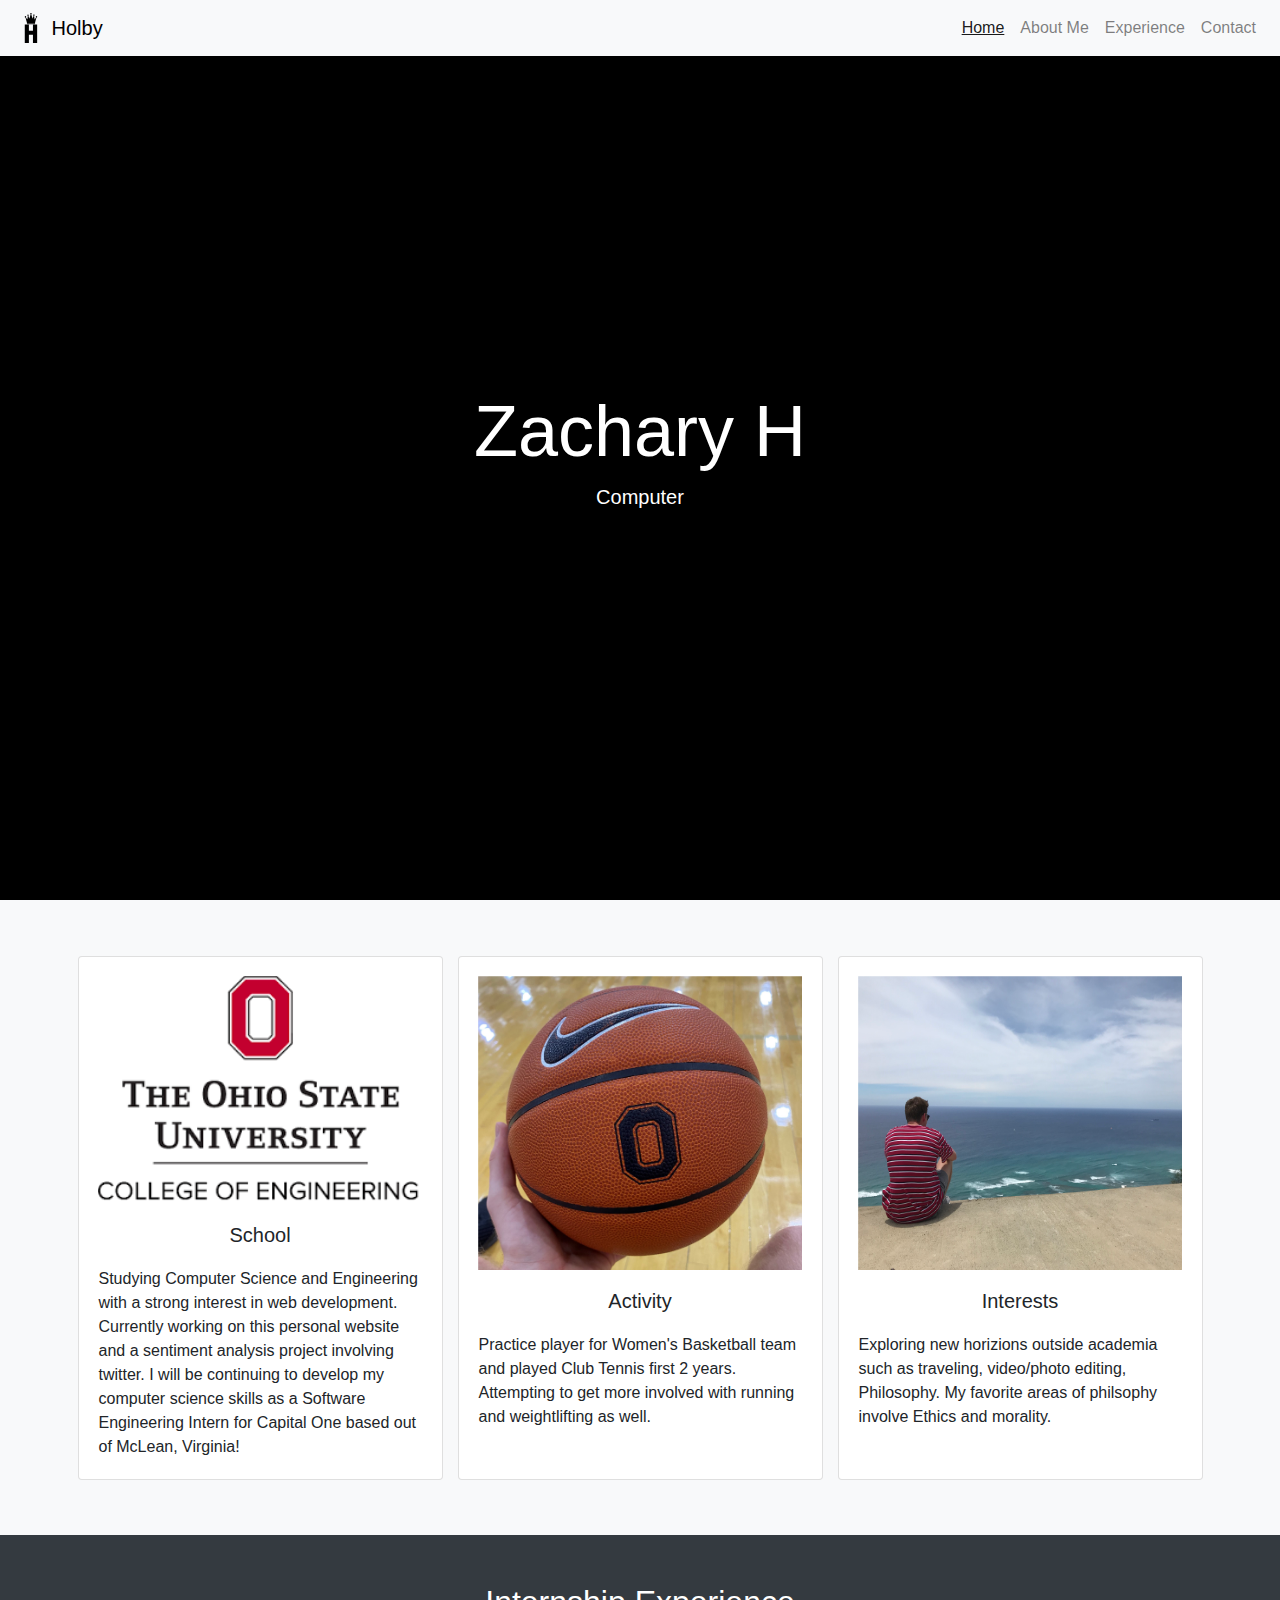
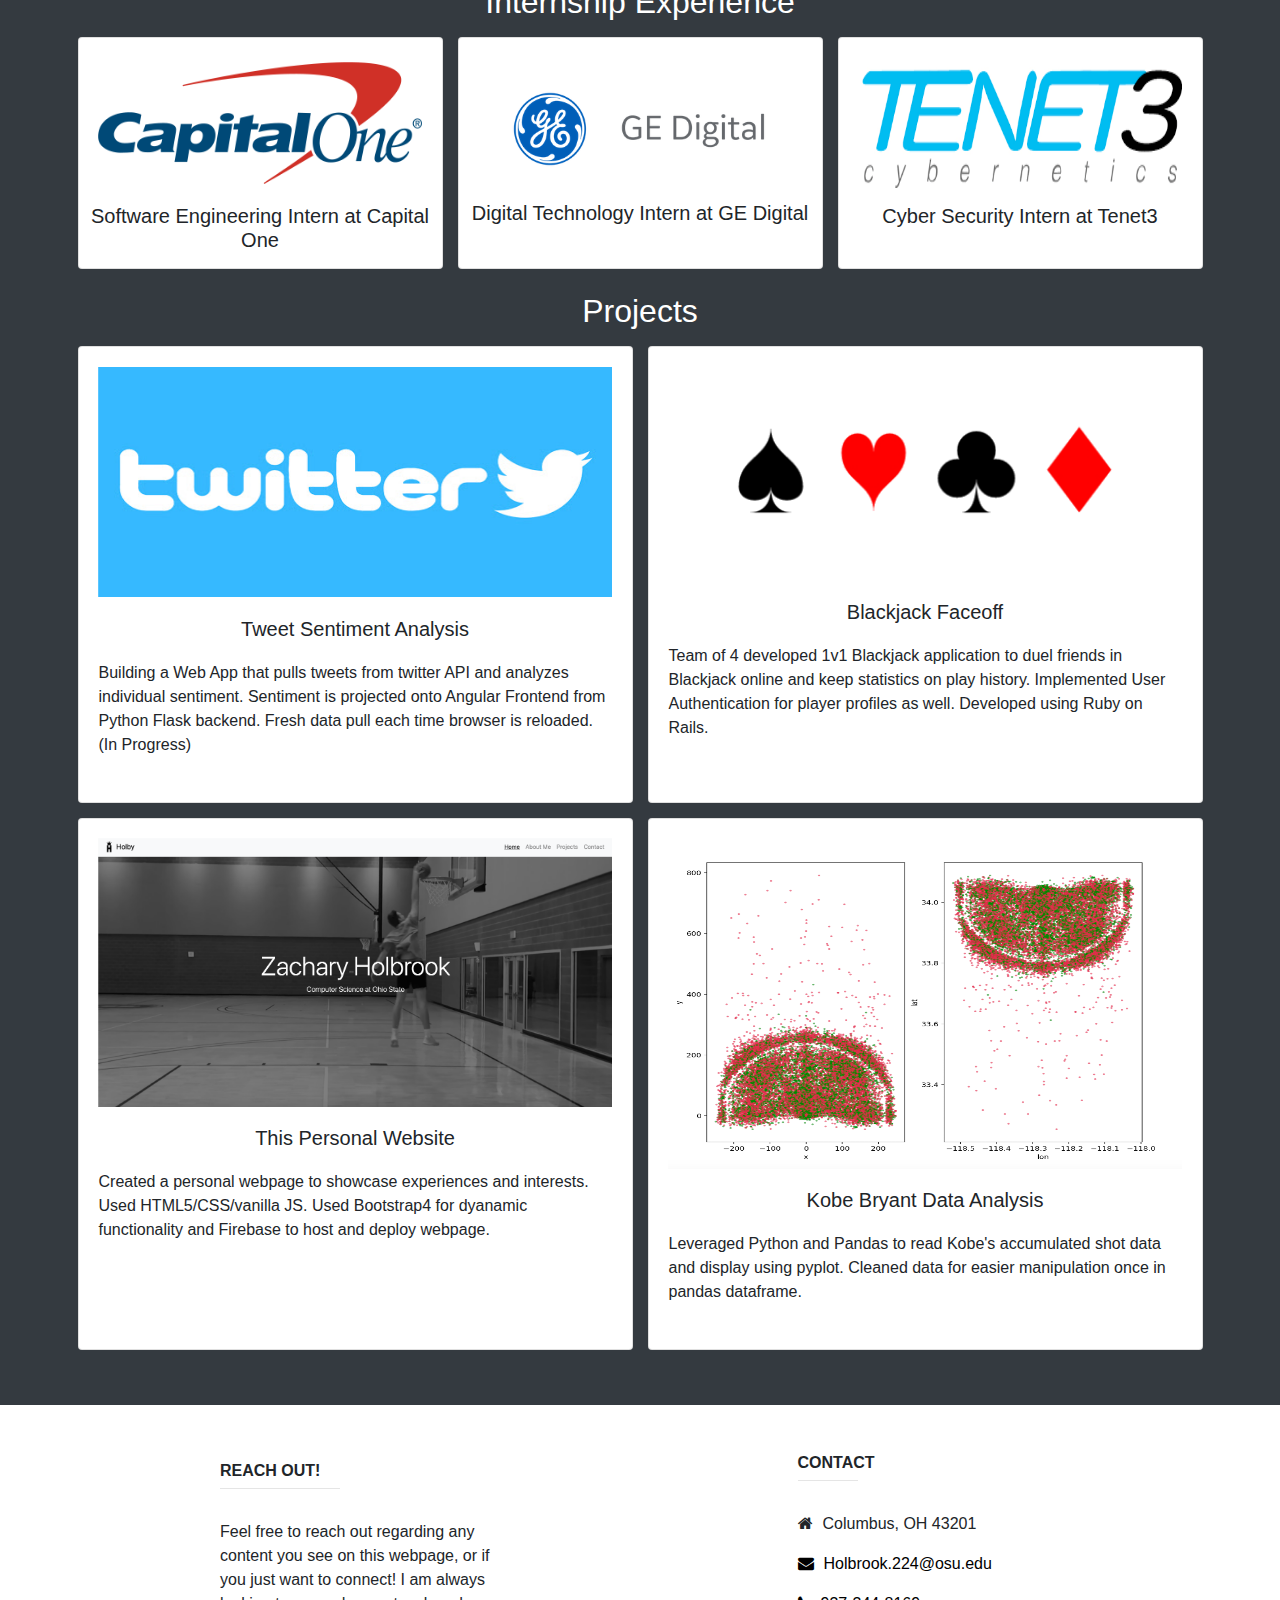
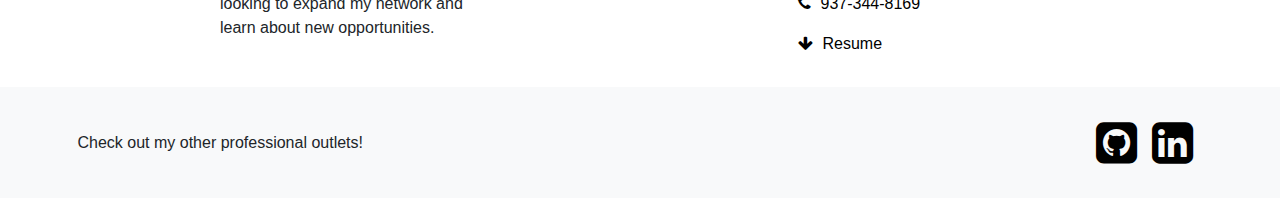
==== commit 123bb658: "fixed twitter wording" ====
--- a/public/index.html
+++ b/public/index.html
@@ -124,7 +124,7 @@
             <img class="card-img-top" src="./images/twitter.jpg" alt="Twitter Sentiment Analysis" style="max-height: 250px;">
             <h5 class="card-title" style="text-align: center; margin-top: 1.2rem; margin-bottom:0;">Tweet Sentiment Analysis</h5>
             <div class="card-body">
-              <p class="card-text larger-image">Building a Web App that pulls tweets from twitter API and analyzes individual sentiment. Sentiment is projected onto Angular Frontend from Python Flask backend. Using AWS Lambda on chron job for daily pulling of fresh tweet data. (In Progress)</p>
+              <p class="card-text larger-image">Building a Web App that pulls tweets from twitter API and analyzes individual sentiment. Sentiment is projected onto Angular Frontend from Python Flask backend. Fresh data pull each time browser is reloaded. (In Progress)</p>
             </div>
           </div>
         </div>
@@ -133,7 +133,7 @@
             <img class="card-img-top" src="./images/blackjack.png" alt="Blackjack" style="min-height: 200px;">
             <h5 class="card-title" style="text-align: center; margin-top: 1.2rem; margin-bottom:0;">Blackjack Faceoff</h5>
             <div class="card-body">
-              <p class="card-text larger-image">Team of 4 developed 1v1 Blackjack application that to duel friends in Blackjack and keeps statistics on play history. Developed using Ruby on Rails.</p>
+              <p class="card-text larger-image">Team of 4 developed 1v1 Blackjack application to duel friends in Blackjack online and keep statistics on play history. Implemented User Authentication for player profiles as well. Developed using Ruby on Rails.</p>
             </div>
           </div>
         </div>
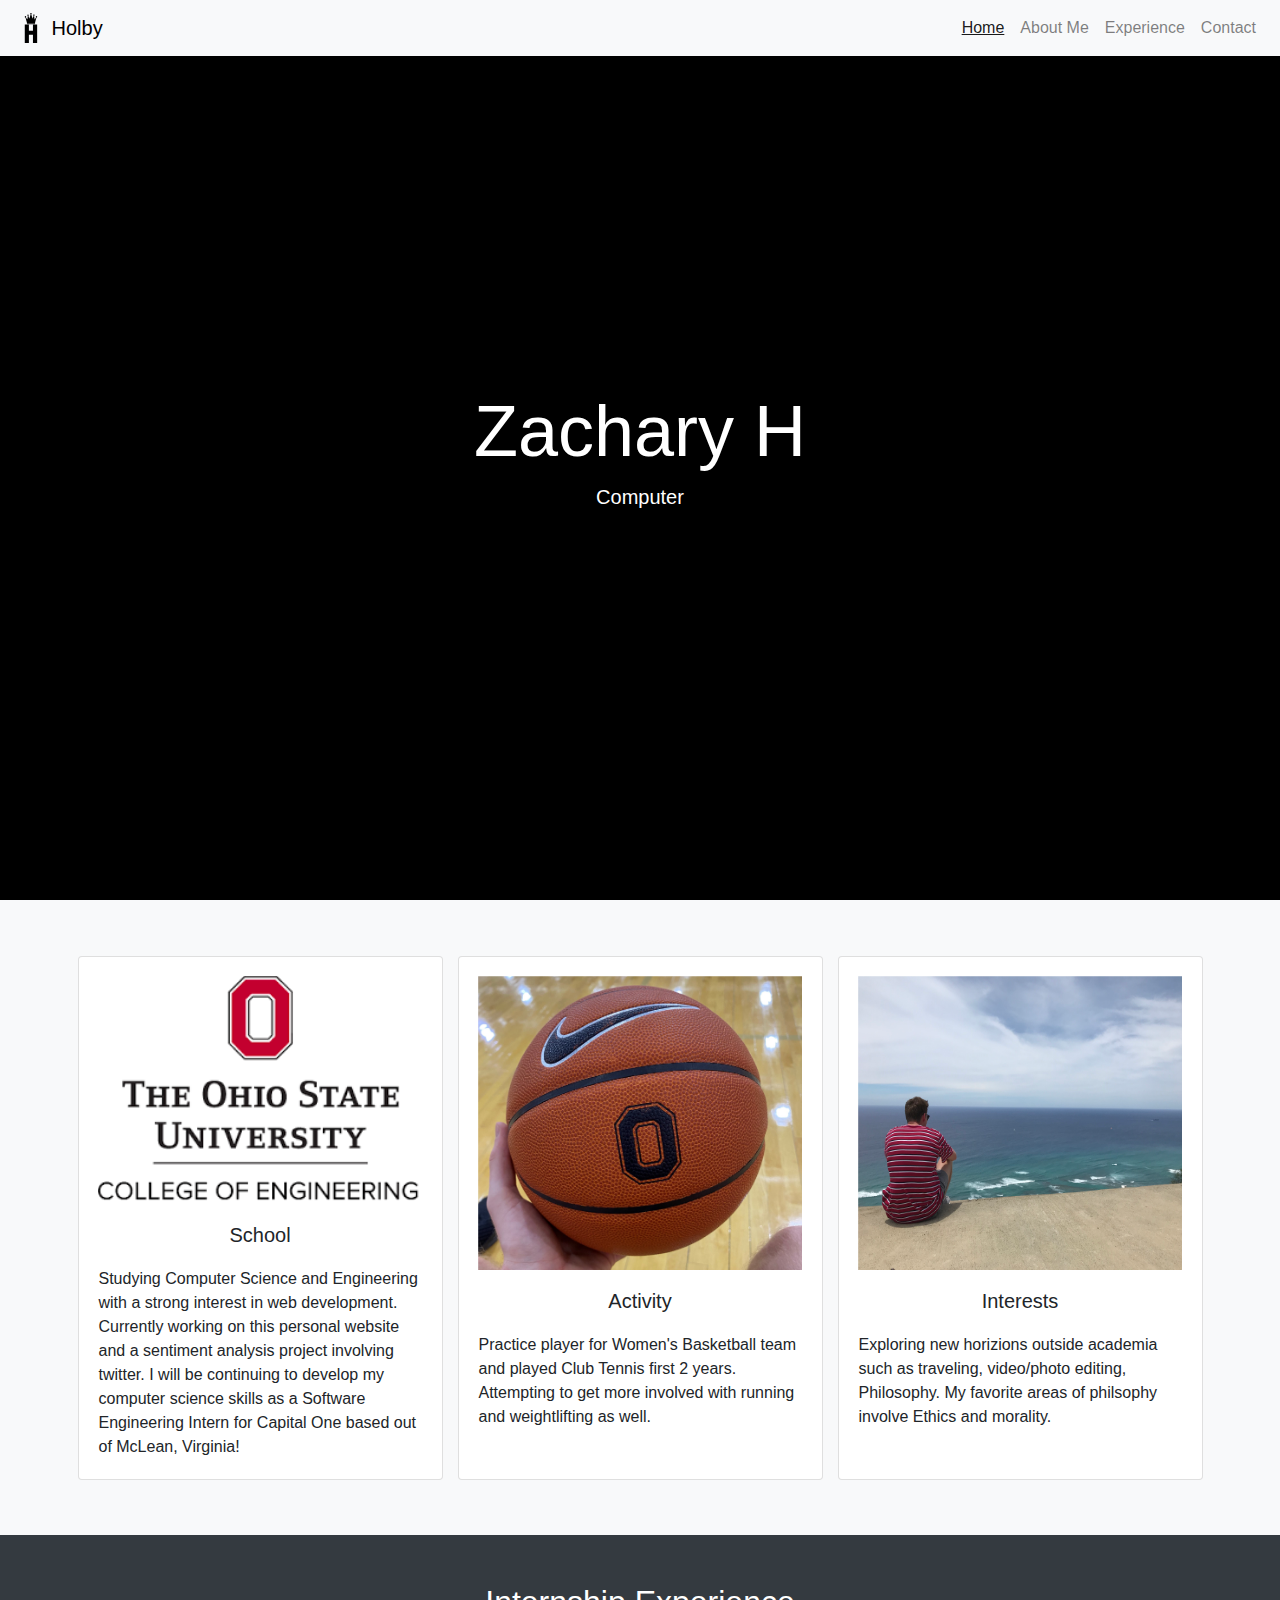
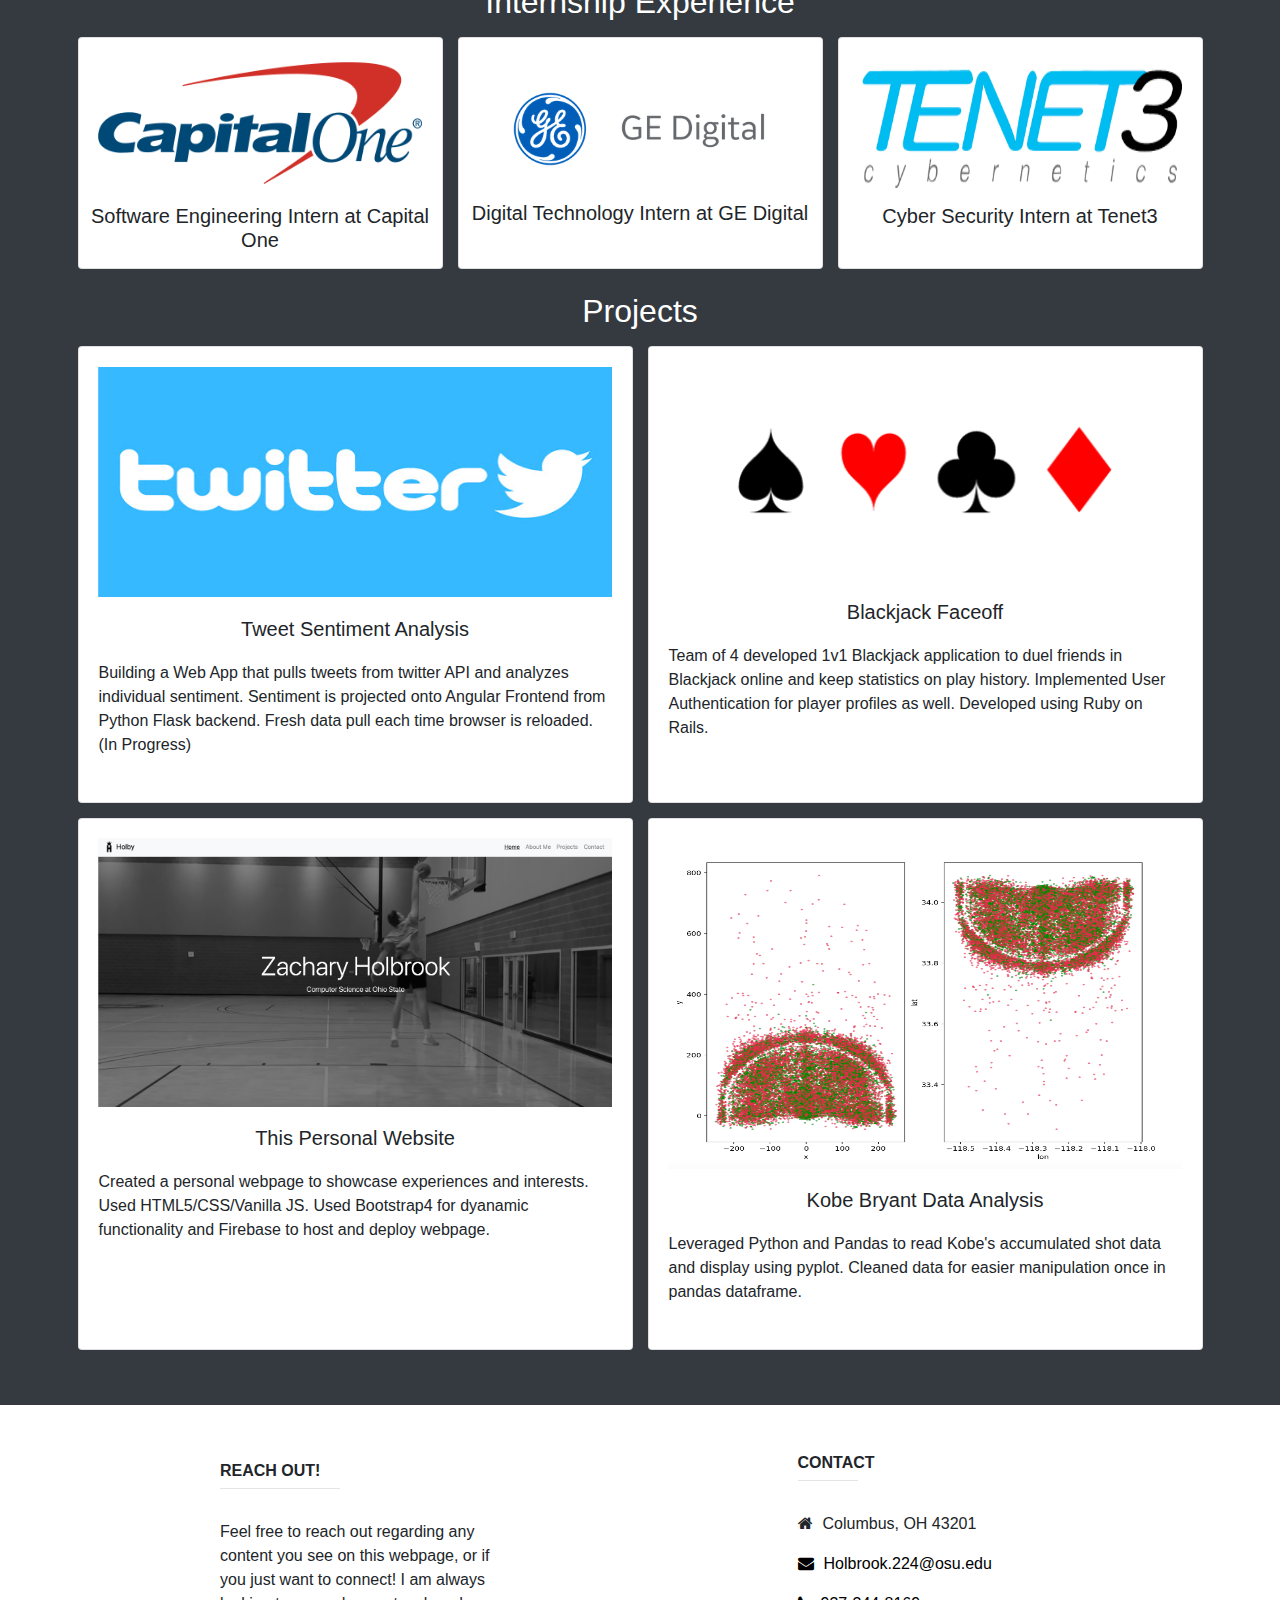
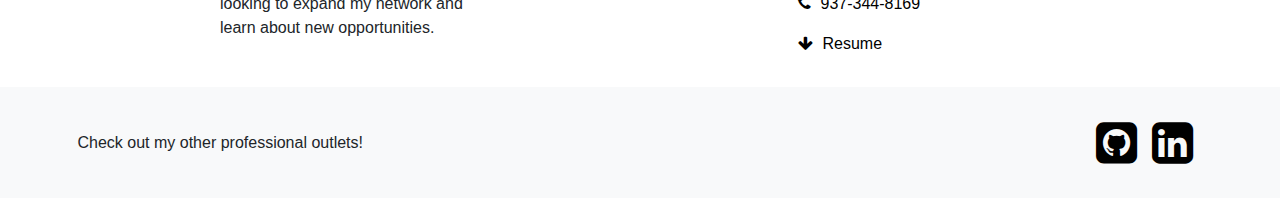
==== commit bef13025: "fixed website wording" ====
--- a/public/index.html
+++ b/public/index.html
@@ -142,7 +142,7 @@
             <img class="card-img-top" src="./images/personalSite.png" alt="Personal Website" style="min-height: 250px;">
             <h5 class="card-title" style="text-align: center; margin-top: 1.2rem; margin-bottom:0;">This Personal Website</h5>
             <div class="card-body">
-              <p class="card-text larger-image">Created a personal webpage to showcase experiences and interests. Used HTML5/CSS/vanilla JS. Used Bootstrap4 for dyanamic functionality and Firebase to host and deploy webpage.</p>
+              <p class="card-text larger-image">Created a personal webpage to showcase experiences and interests. Used HTML5/CSS/Vanilla JS. Used Bootstrap4 for dyanamic functionality and Firebase to host and deploy webpage.</p>
             </div>
           </div>
         </div>
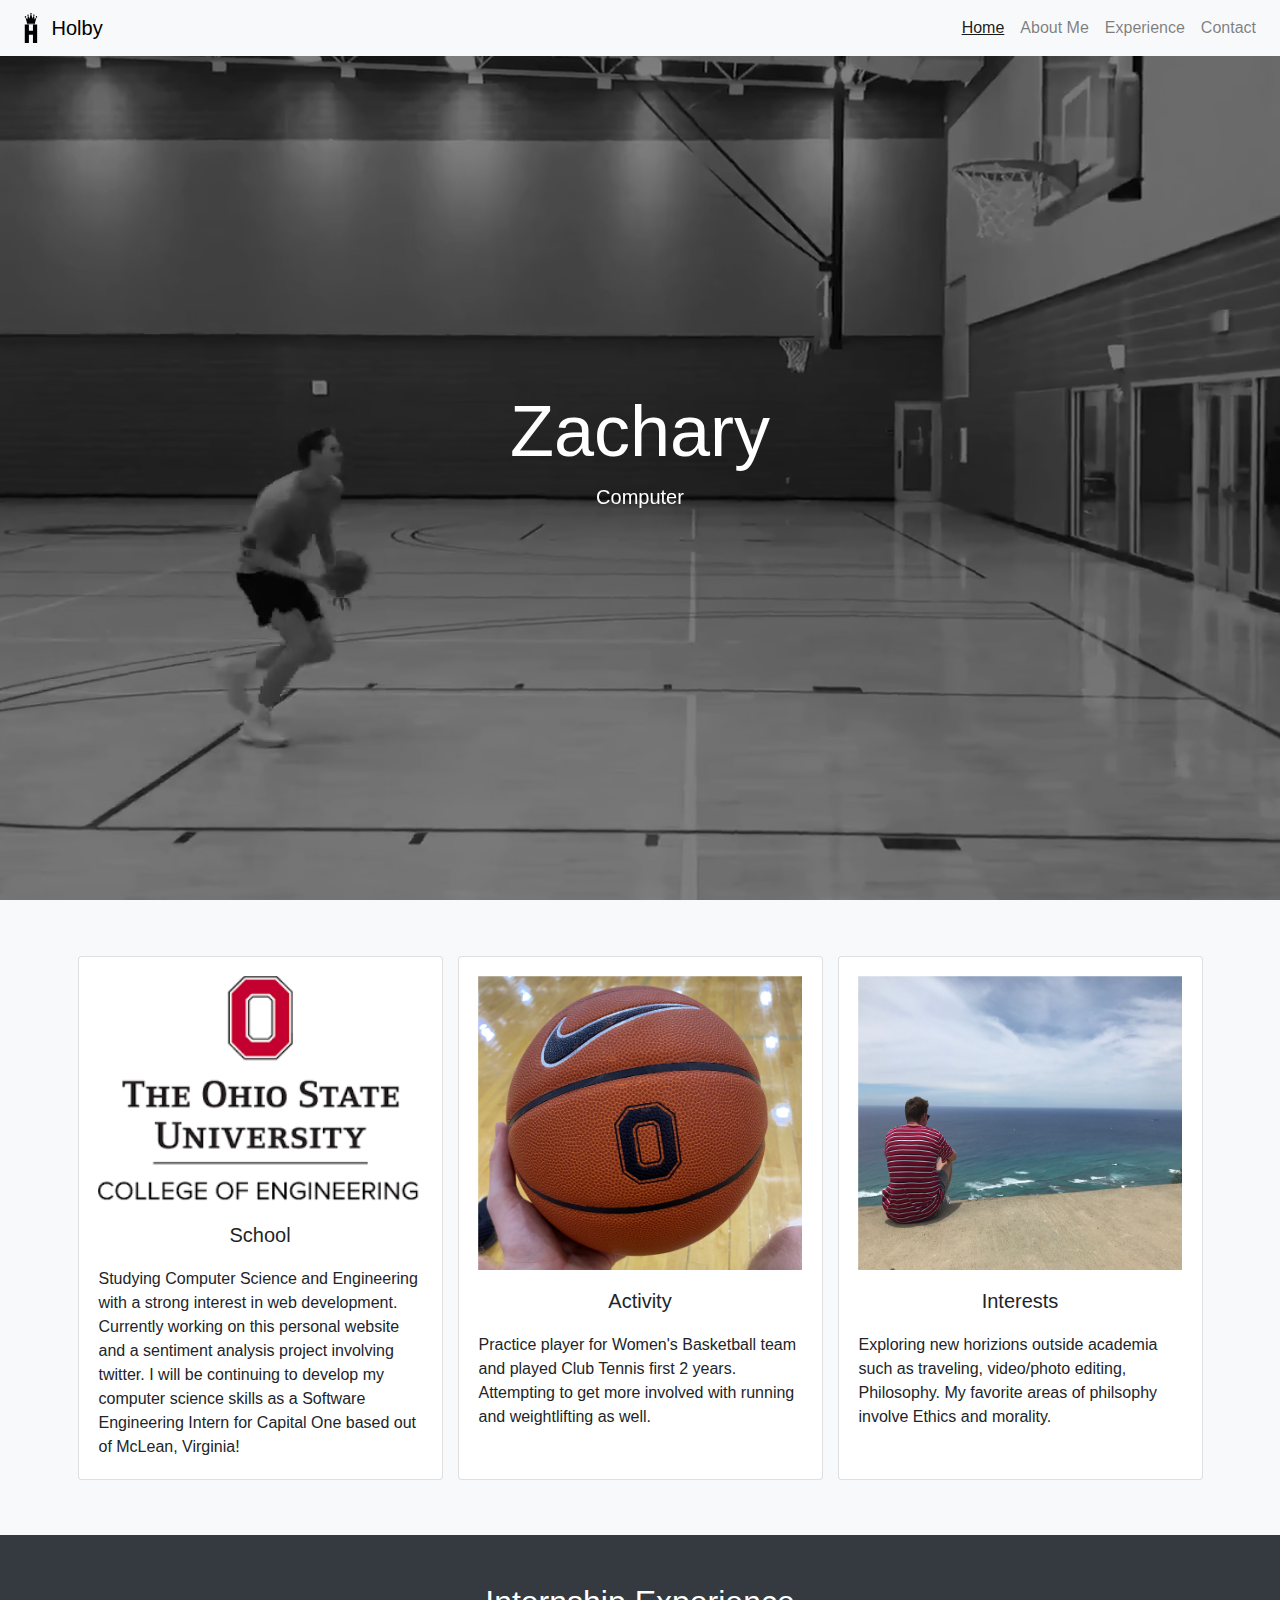
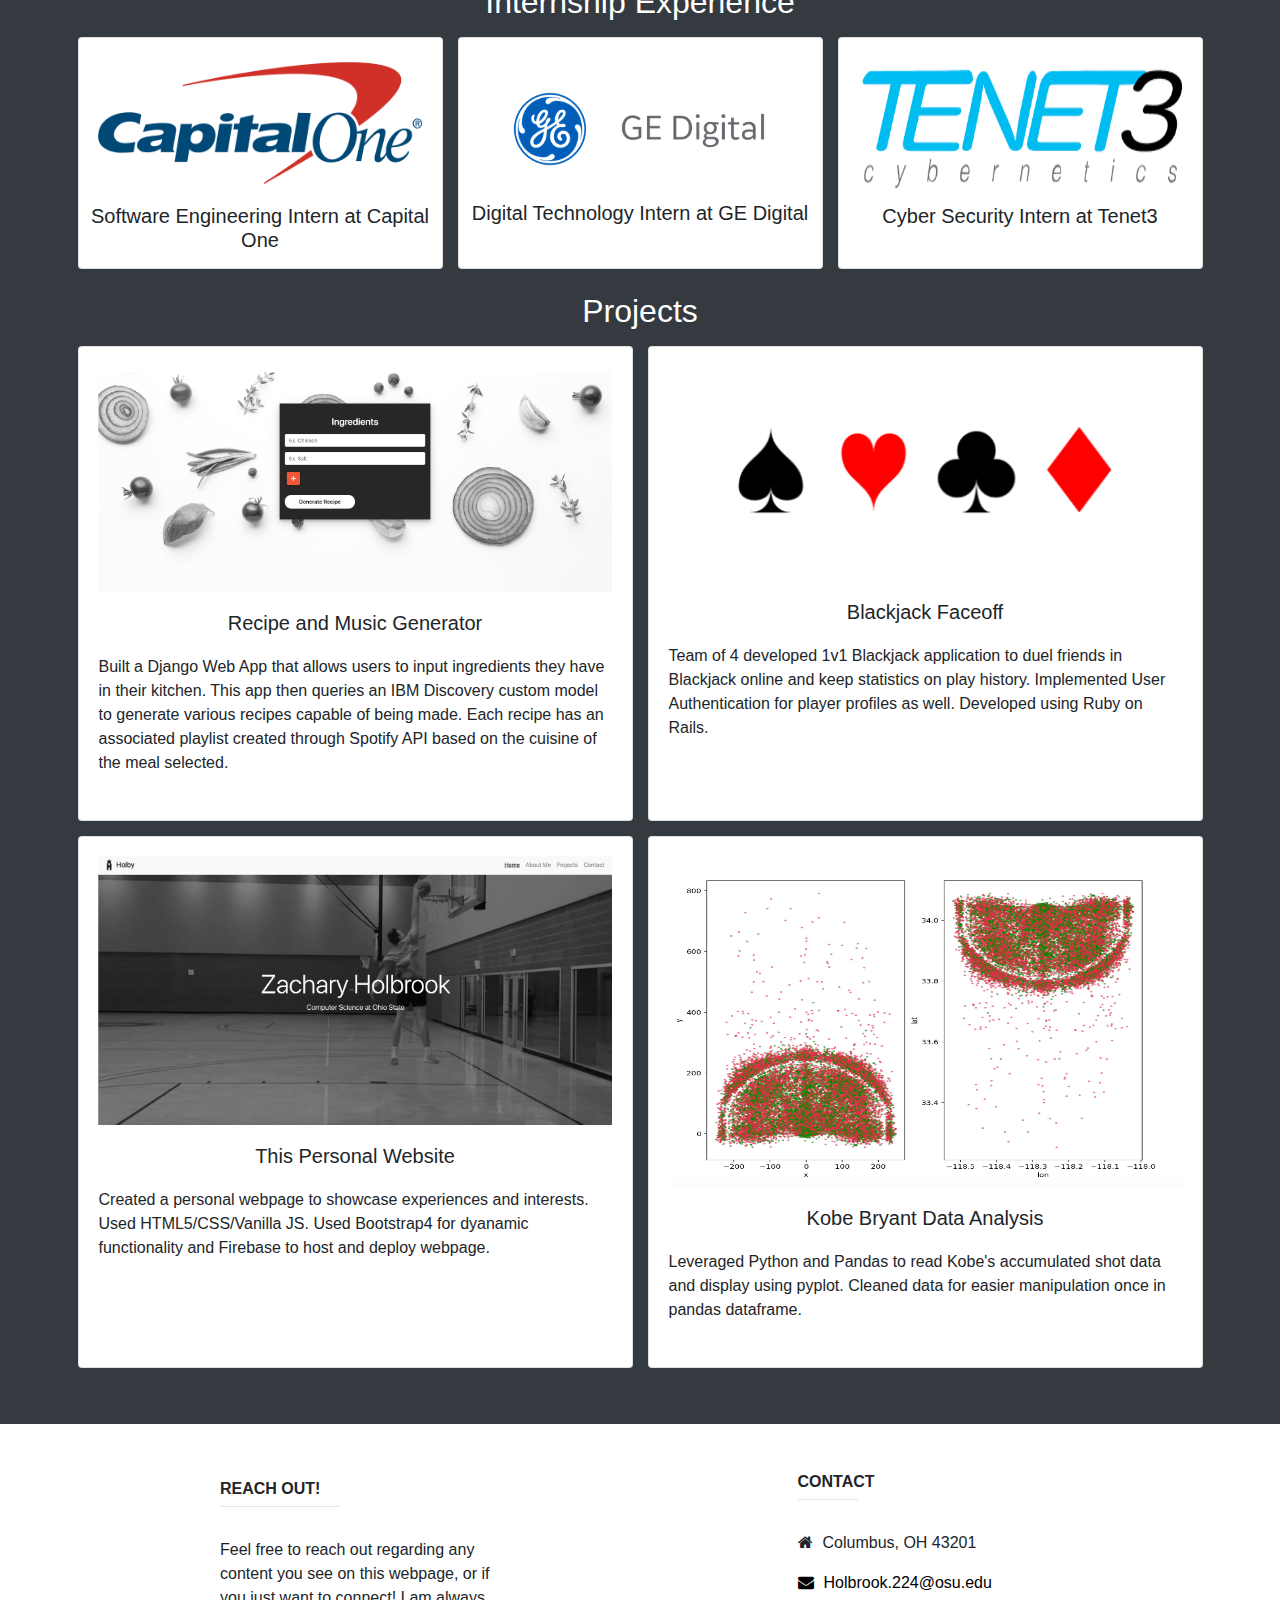
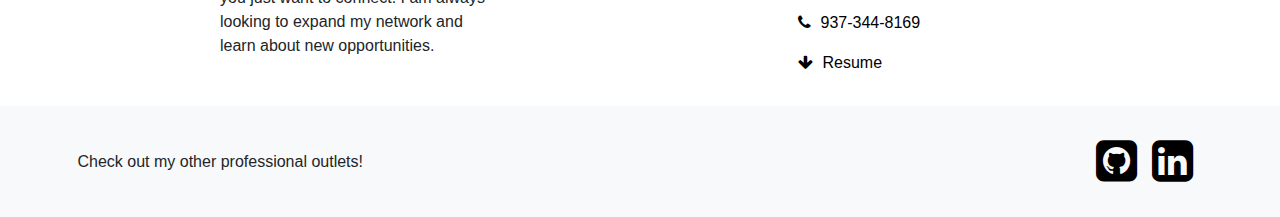
==== commit 2e44544d: "resized images and chagned project experience" ====
--- a/public/index.html
+++ b/public/index.html
@@ -5,11 +5,12 @@
     <meta charset="UTF-8">
     <meta name="viewport" content="width=device-width, initial-scale=1">
     <title>Holby Personal Website</title>
+    <script src="./effects.js"></script>
     <script src="https://ajax.googleapis.com/ajax/libs/jquery/3.5.1/jquery.min.js"> type="text/javascript"></script>
     <script src="https://code.jquery.com/jquery-3.2.1.slim.min.js" integrity="sha384-KJ3o2DKtIkvYIK3UENzmM7KCkRr/rE9/Qpg6aAZGJwFDMVNA/GpGFF93hXpG5KkN" crossorigin="anonymous"></script>
     <link rel="icon" type="image/svg" href="./images/logo.svg"/>
     <link rel="stylesheet" href="https://maxcdn.bootstrapcdn.com/bootstrap/4.0.0/css/bootstrap.min.css" integrity="sha384-Gn5384xqQ1aoWXA+058RXPxPg6fy4IWvTNh0E263XmFcJlSAwiGgFAW/dAiS6JXm" crossorigin="anonymous">
-    <script src="./effects.js"></script>
+
     <script src="https://maxcdn.bootstrapcdn.com/bootstrap/4.0.0/js/bootstrap.min.js" integrity="sha384-JZR6Spejh4U02d8jOt6vLEHfe/JQGiRRSQQxSfFWpi1MquVdAyjUar5+76PVCmYl" crossorigin="anonymous"></script>
     <script src="https://cdnjs.cloudflare.com/ajax/libs/popper.js/1.11.0/umd/popper.min.js" integrity="sha384-b/U6ypiBEHpOf/4+1nzFpr53nxSS+GLCkfwBdFNTxtclqqenISfwAzpKaMNFNmj4" crossorigin="anonymous"></script>
     <script src="https://maxcdn.bootstrapcdn.com/bootstrap/4.0.0-beta/js/bootstrap.min.js" integrity="sha384-h0AbiXch4ZDo7tp9hKZ4TsHbi047NrKGLO3SEJAg45jXxnGIfYzk4Si90RDIqNm1" crossorigin="anonymous"></script>
@@ -39,7 +40,7 @@
       </div>
     </nav>
       <video id="videoHeader" playsinline="playsinline" autoplay="autoplay" muted="muted" loop="loop" style="z-index: 0;">
-        <source src="images/siteVideoEdited.mp4" type="video/mp4">
+        <source src="images/siteVideoEdited2MB.mp4" type="video/mp4">
       </video>
       <div class="container h-100 w-100">
         <div class="d-flex h-100 text-center align-items-center">
@@ -57,7 +58,7 @@
   <section class="py-5 bg-light" id="aboutMe">
     <div class="container">
       <div class="row">
-        <div class="col-lg-4 col-md-10 col-sm-12 col-12">
+        <div class="col-lg-4 offset-lg-0 col-md-8 offset-md-2 col-sm-12 offset-sm-0 col-12 offset-0">
           <div class="card h-100">
             <img class="card-img-top" src="./images/engineeringOSU2.png" alt="Engineering Image">
             <h5 class="card-title" style="text-align: center; margin-top: 1.2rem; margin-bottom:0;">School</h5>
@@ -121,10 +122,10 @@
       <div class="row">
         <div class="col-lg-6 col-md-6 col-sm-12 col-12">
           <div class="card h-100">
-            <img class="card-img-top" src="./images/twitter.jpg" alt="Twitter Sentiment Analysis" style="max-height: 250px;">
-            <h5 class="card-title" style="text-align: center; margin-top: 1.2rem; margin-bottom:0;">Tweet Sentiment Analysis</h5>
-            <div class="card-body">
-              <p class="card-text larger-image">Building a Web App that pulls tweets from twitter API and analyzes individual sentiment. Sentiment is projected onto Angular Frontend from Python Flask backend. Fresh data pull each time browser is reloaded. (In Progress)</p>
+            <img class="card-img-top" src="./images/recipegenerator_min.jpg" alt="Recipe Generator" style="max-height: 250px;">
+            <h5 class="card-title" style="text-align: center; margin-top: 1.2rem; margin-bottom:0;">Recipe and Music Generator</h5>
+            <div class="card-body">
+              <p class="card-text larger-image">Built a Django Web App that allows users to input ingredients they have in their kitchen. This app then queries an IBM Discovery custom model to generate various recipes capable of being made. Each recipe has an associated playlist created through Spotify API based on the cuisine of the meal selected.</p>
             </div>
           </div>
         </div>
@@ -139,7 +140,7 @@
         </div>
         <div class="col-lg-6 col-md-6 col-sm-12 col-12">
           <div class="card h-100">
-            <img class="card-img-top" src="./images/personalSite.png" alt="Personal Website" style="min-height: 250px;">
+            <img class="card-img-top" src="./images/personalsite_min.jpg" alt="Personal Website" style="min-height: 250px;">
             <h5 class="card-title" style="text-align: center; margin-top: 1.2rem; margin-bottom:0;">This Personal Website</h5>
             <div class="card-body">
               <p class="card-text larger-image">Created a personal webpage to showcase experiences and interests. Used HTML5/CSS/Vanilla JS. Used Bootstrap4 for dyanamic functionality and Firebase to host and deploy webpage.</p>
@@ -148,7 +149,7 @@
         </div>
         <div class="col-lg-6 col-md-6 col-sm-12 col-12">
           <div class="card h-100">
-            <img class="card-img-top" src="./images/shotData.png" alt="Kobe Shot Data" style="max-height: 350px;">
+            <img class="card-img-top" src="./images/shotdata_min.jpg" alt="Kobe Shot Data" style="max-height: 350px;">
             <h5 class="card-title" style="text-align: center; margin-top: 1.2rem; margin-bottom:0;">Kobe Bryant Data Analysis</h5>
             <div class="card-body">
               <p class="card-text larger-image">Leveraged Python and Pandas to read Kobe's accumulated shot data and display using pyplot. Cleaned data for easier manipulation once in pandas dataframe.</p>
